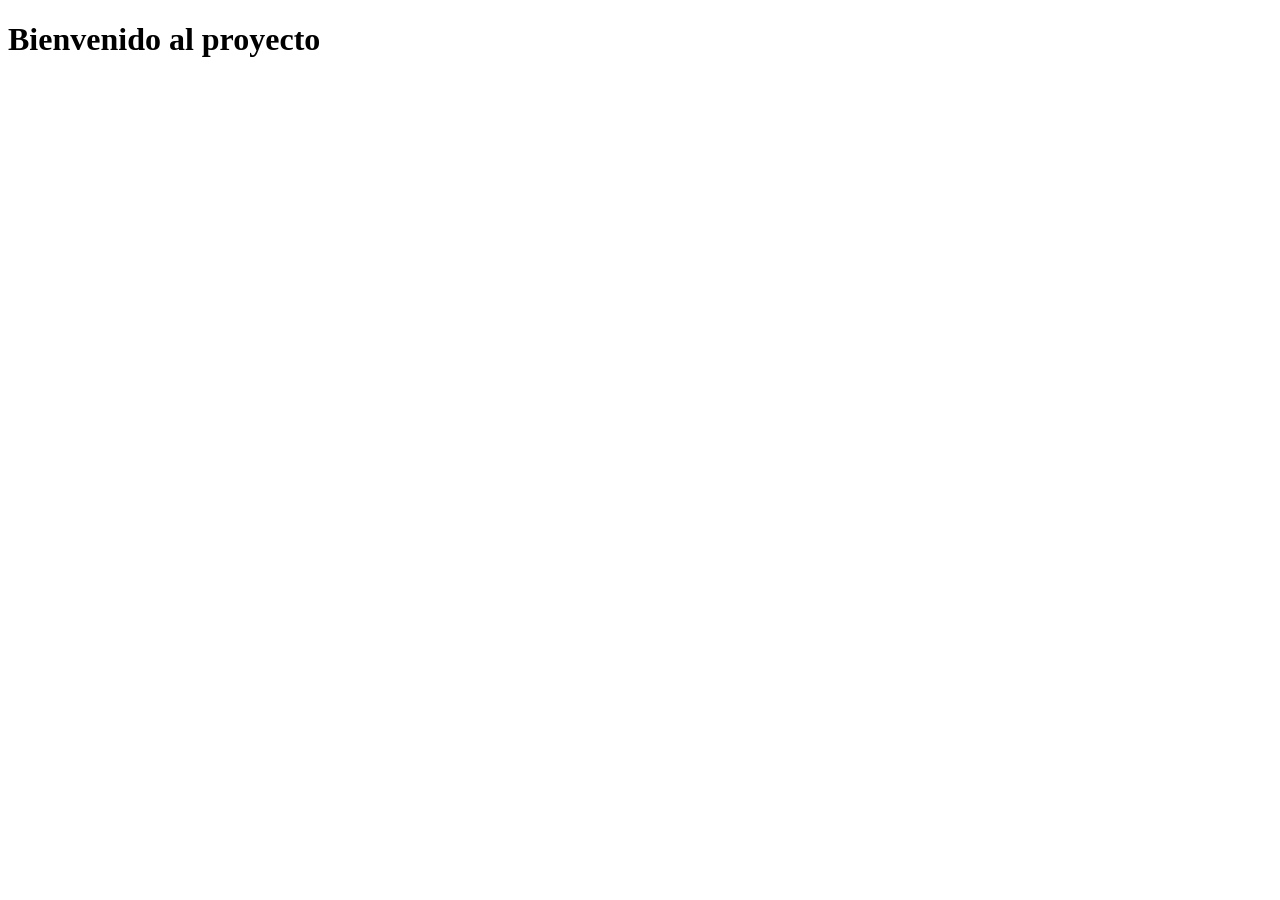
==== project/index.html @ bf698a21 "cambios" ====
<!DOCTYPE html>
<html lang="en">
<head>
    <meta charset="UTF-8">
    <meta name="viewport" content="width=device-width, initial-scale=1.0">
    <title>Project</title>
    <link rel="stylesheet" href="index.css">
</head>
<body>
    <h1>Bienvenido al proyecto</h1>
    <script src="index.js"></script>
</body>
</html>
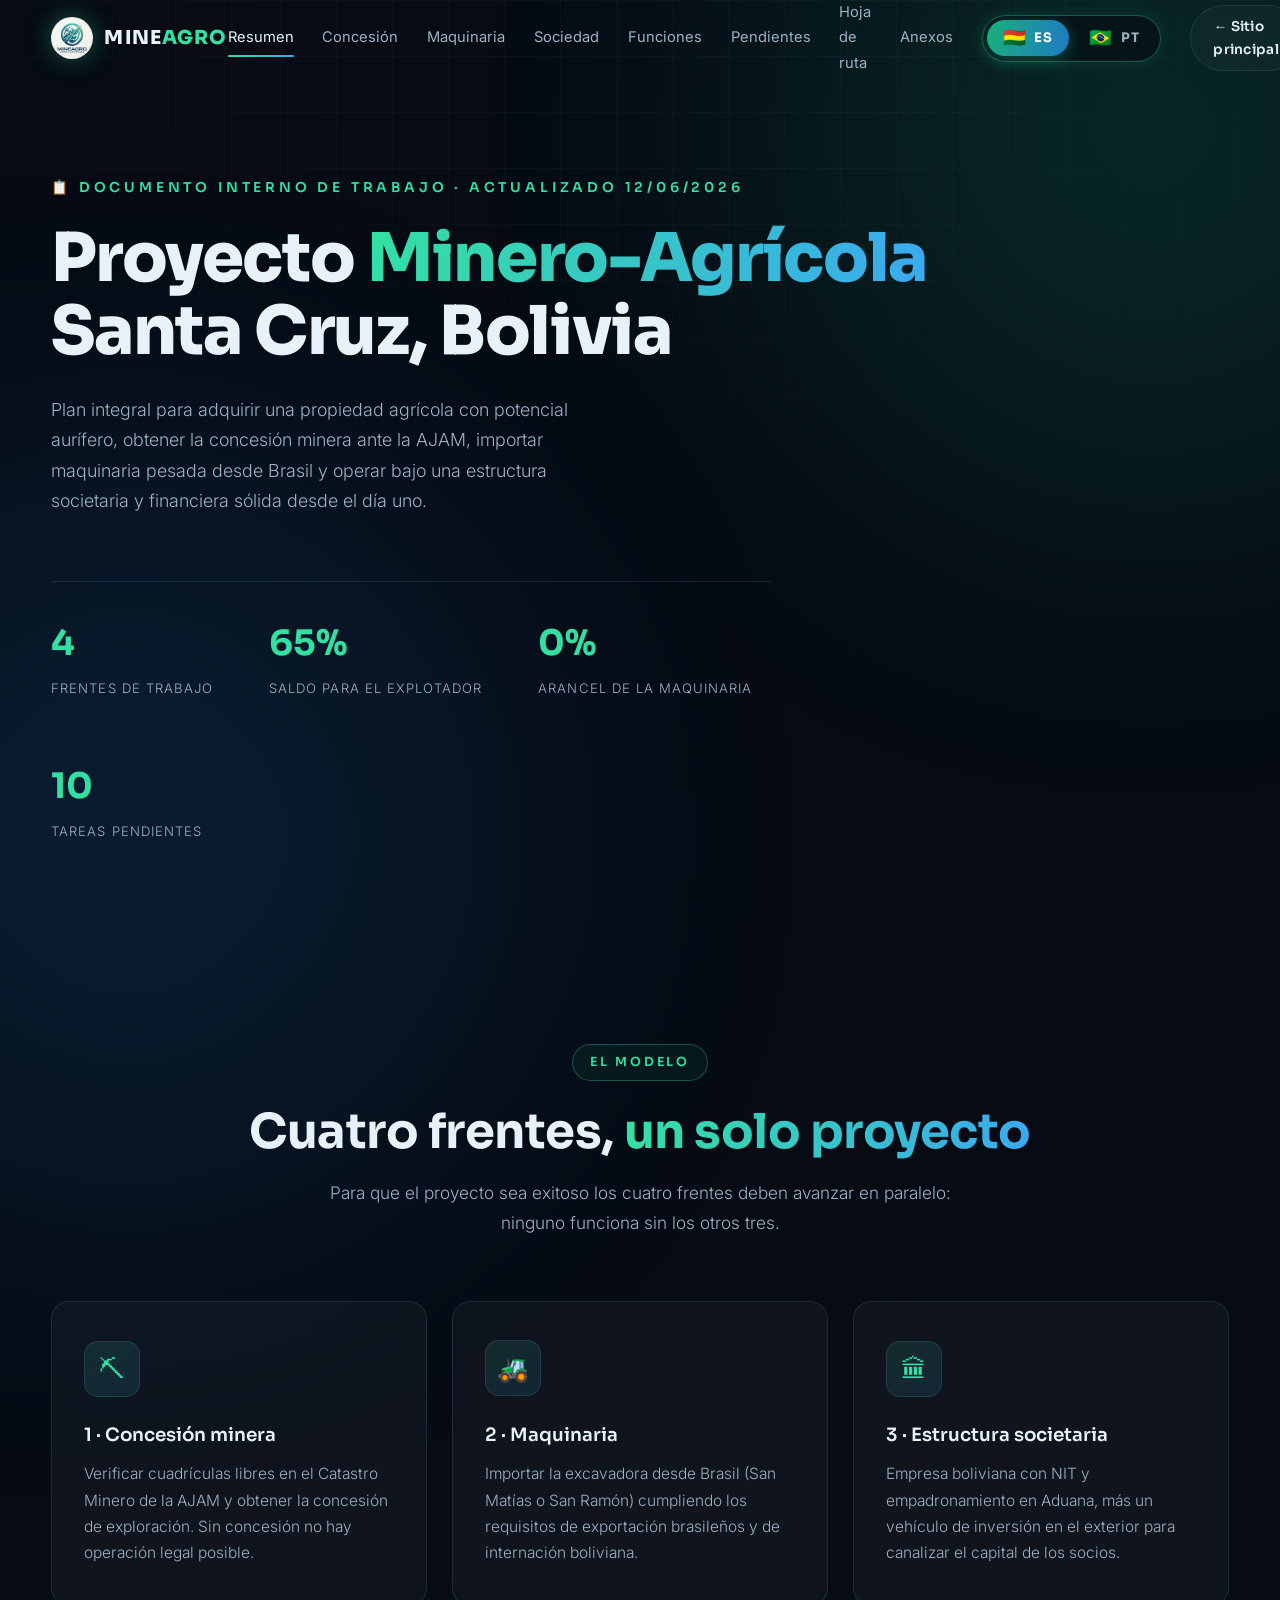
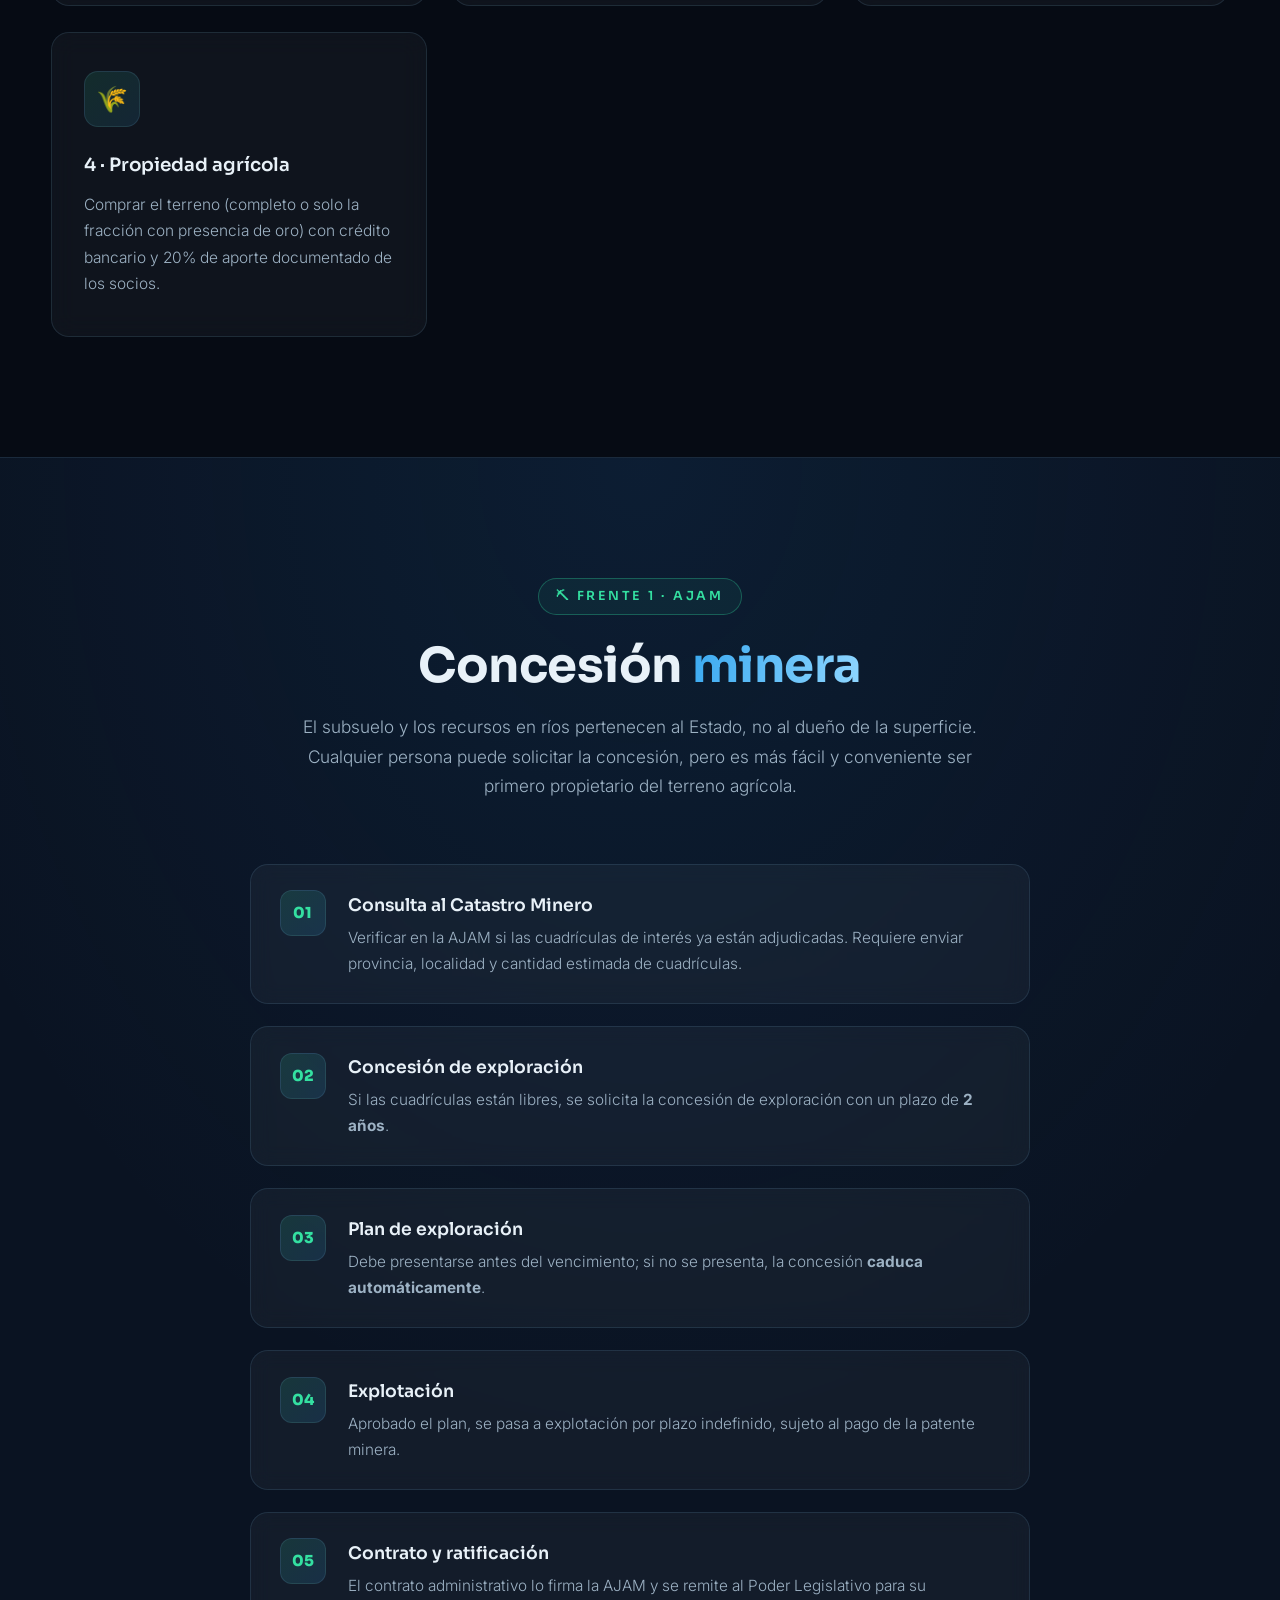
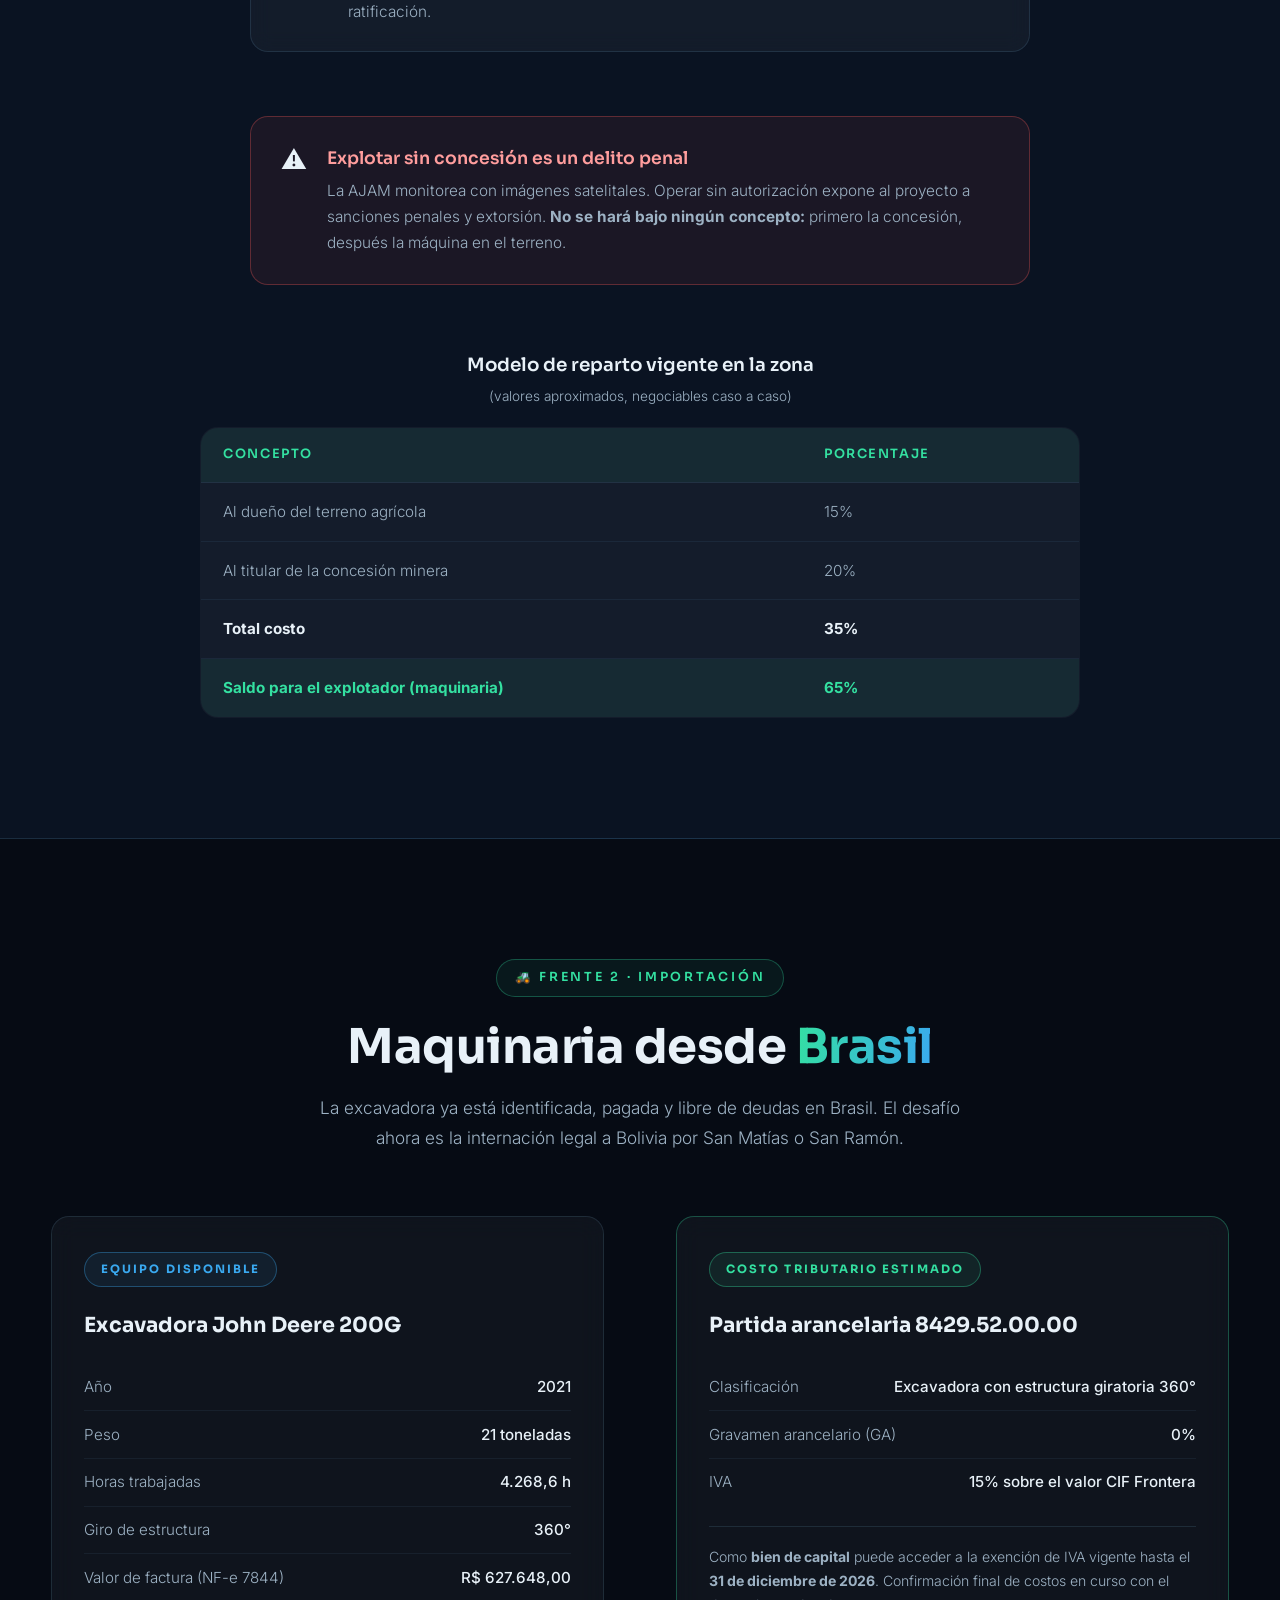
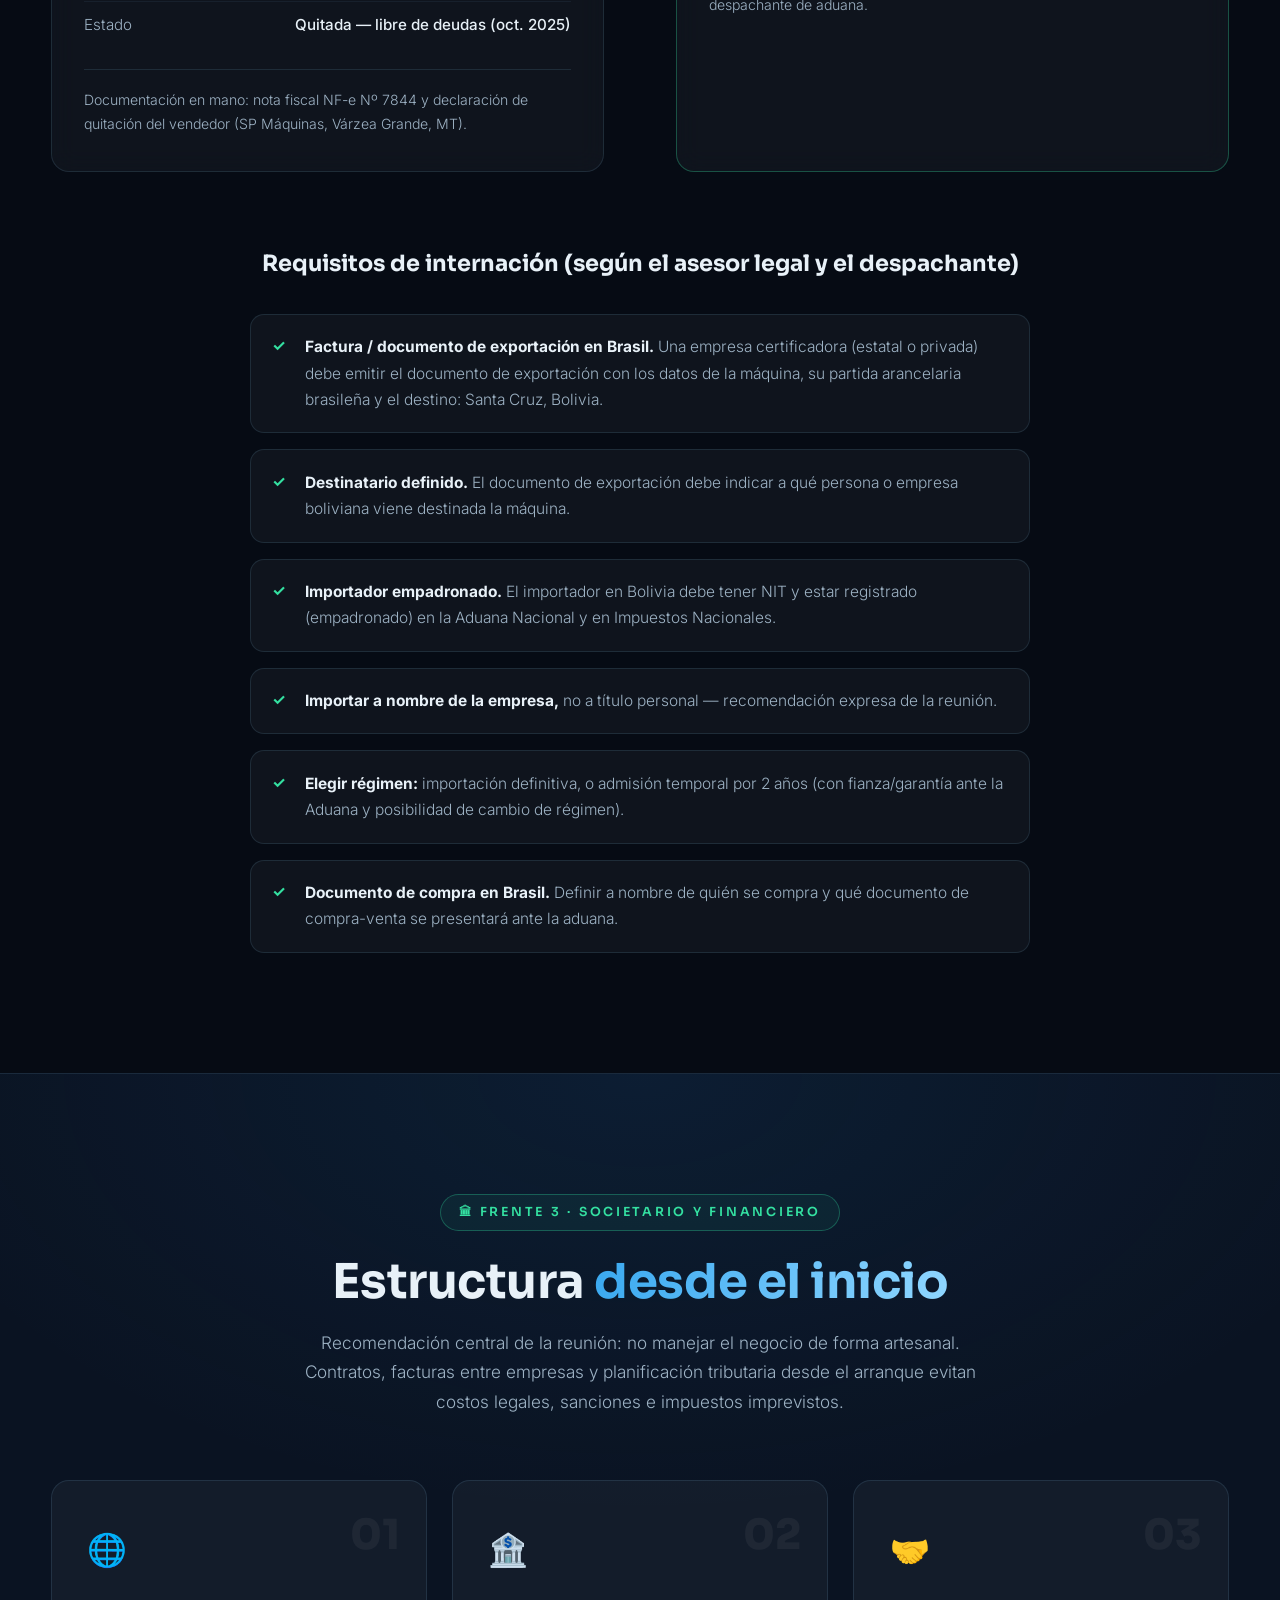
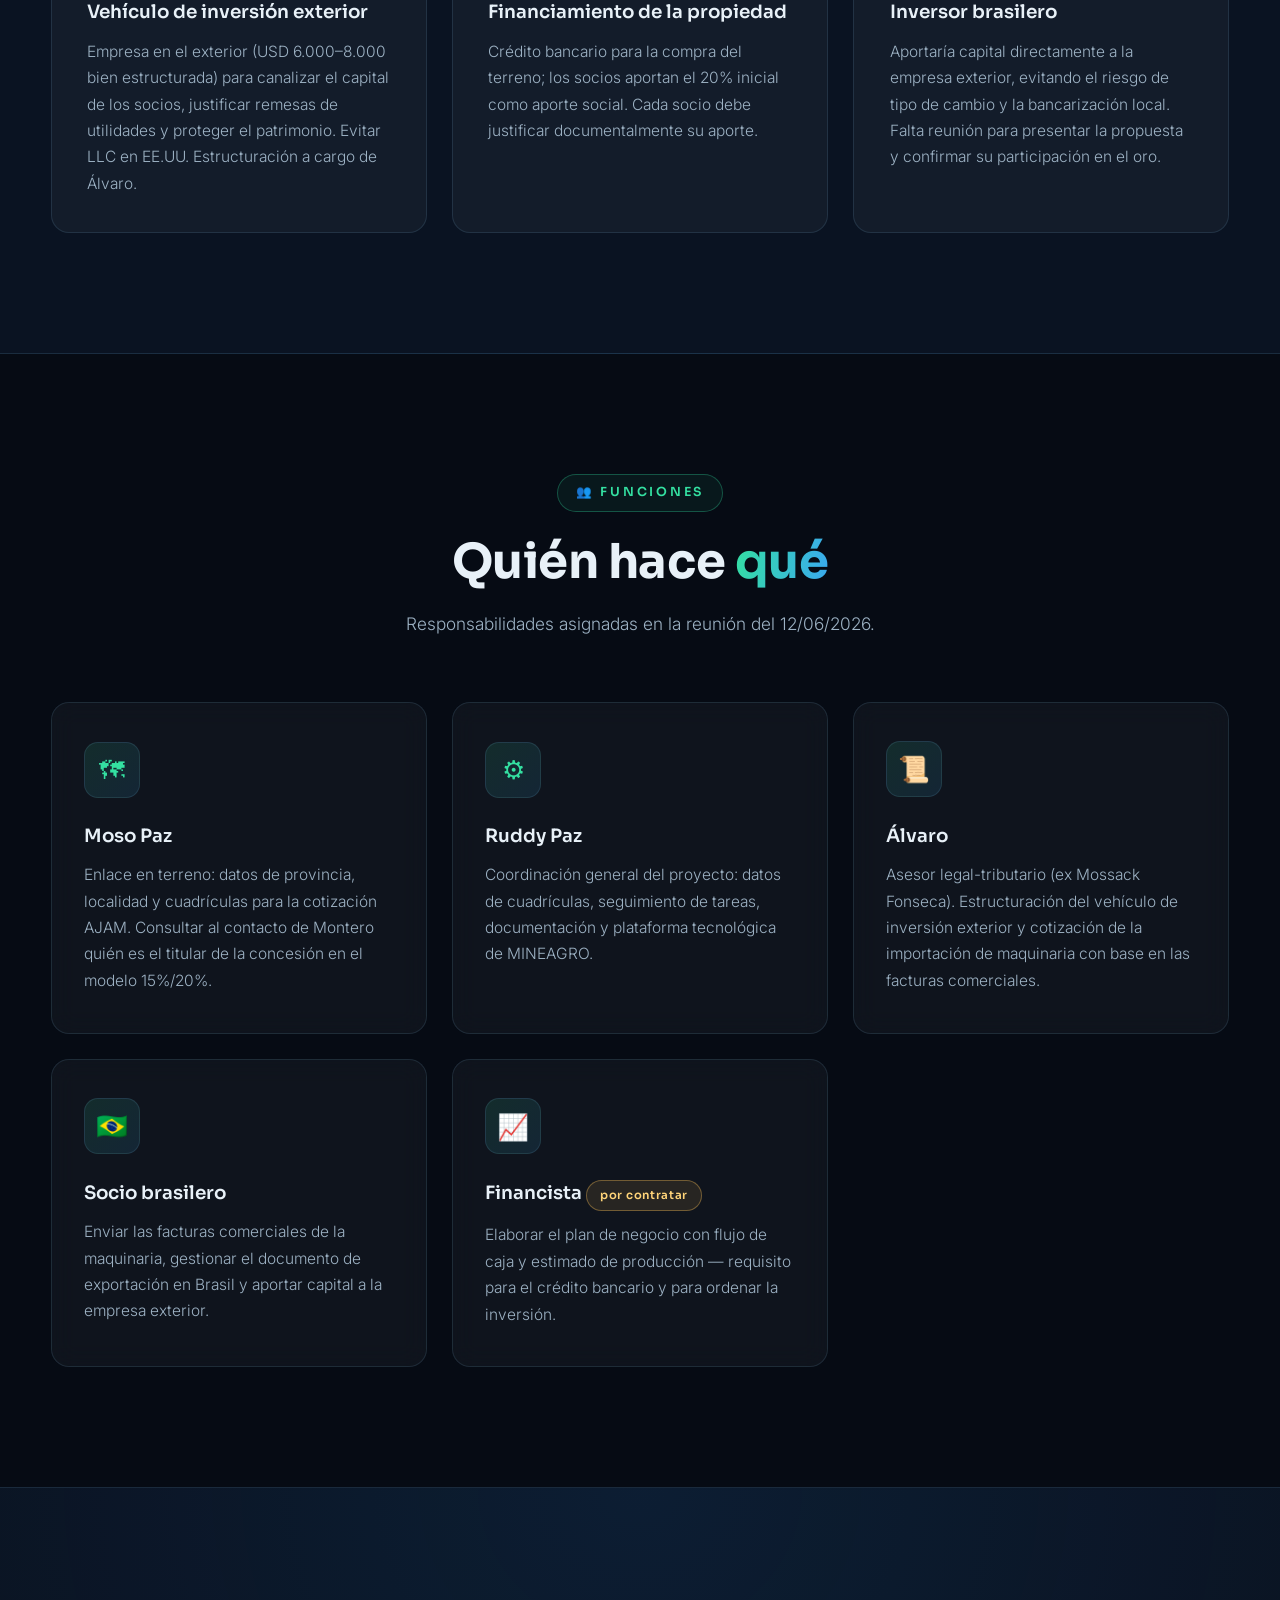
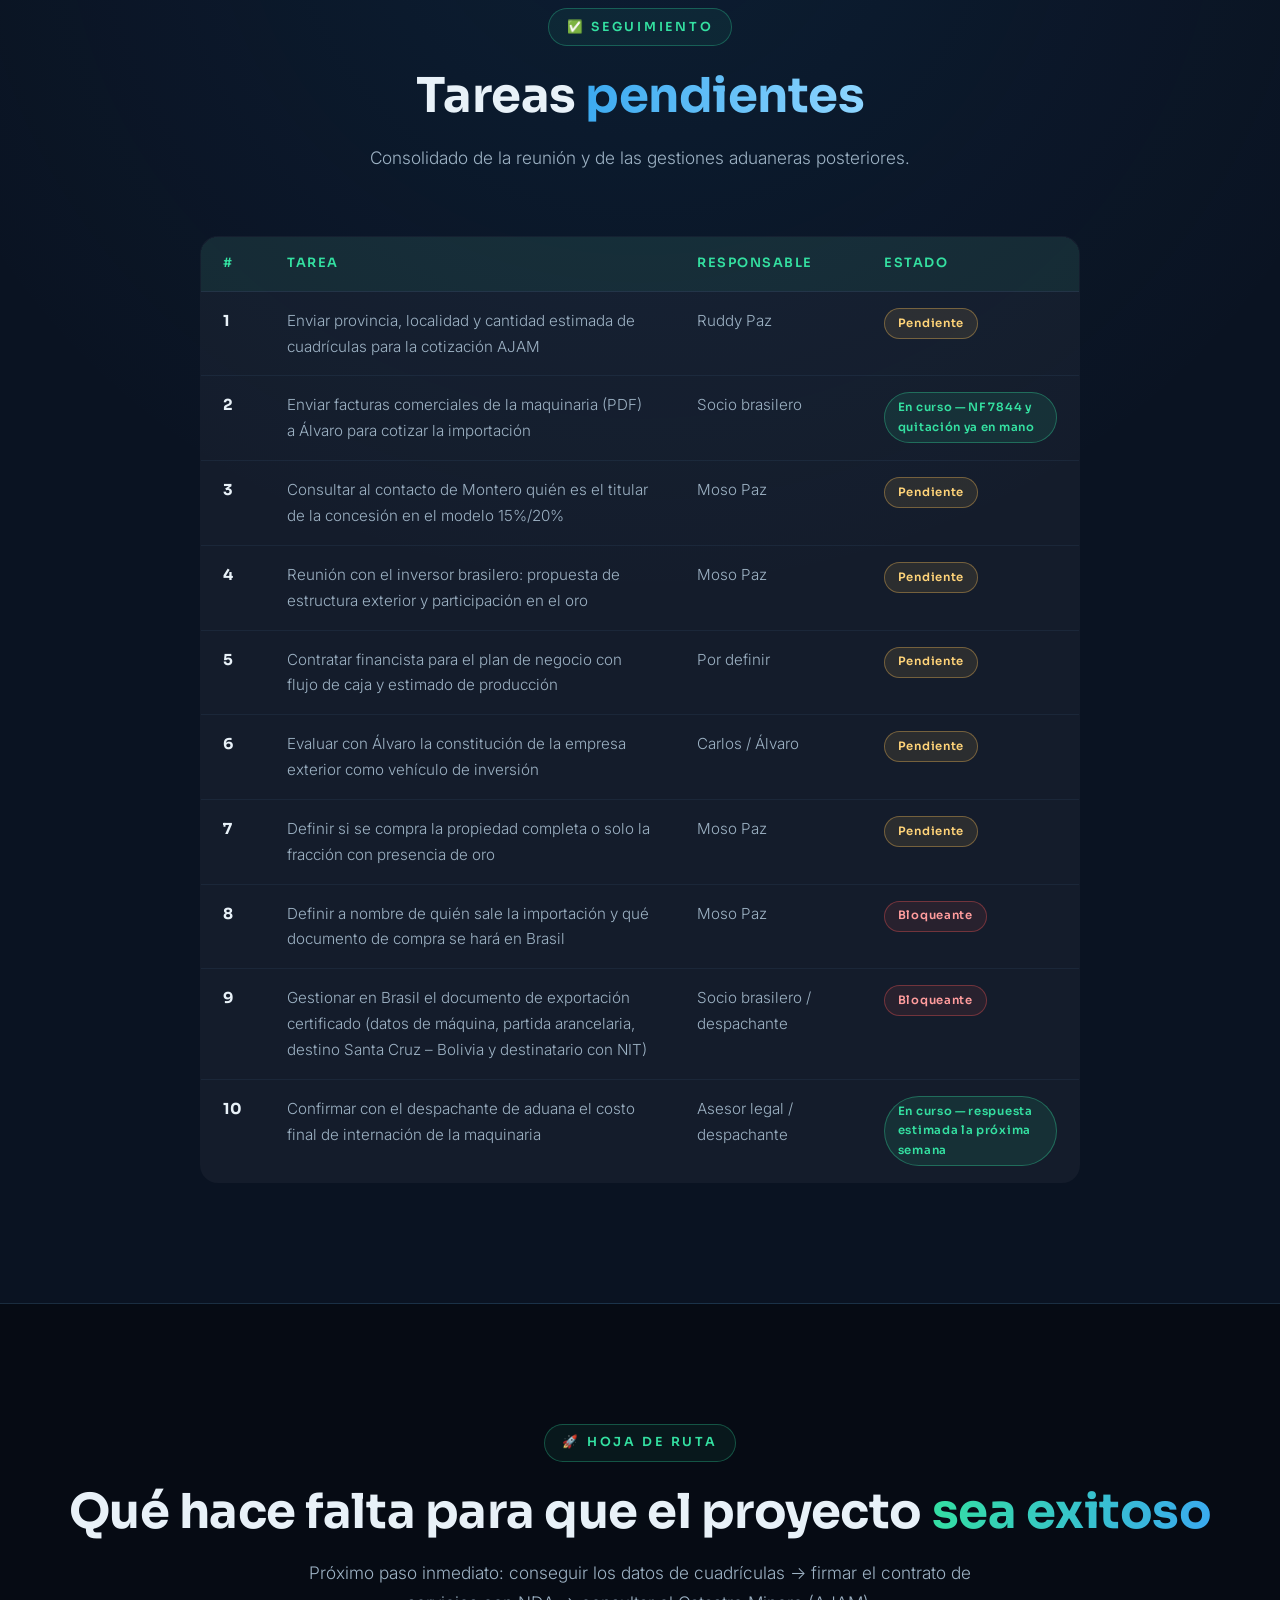
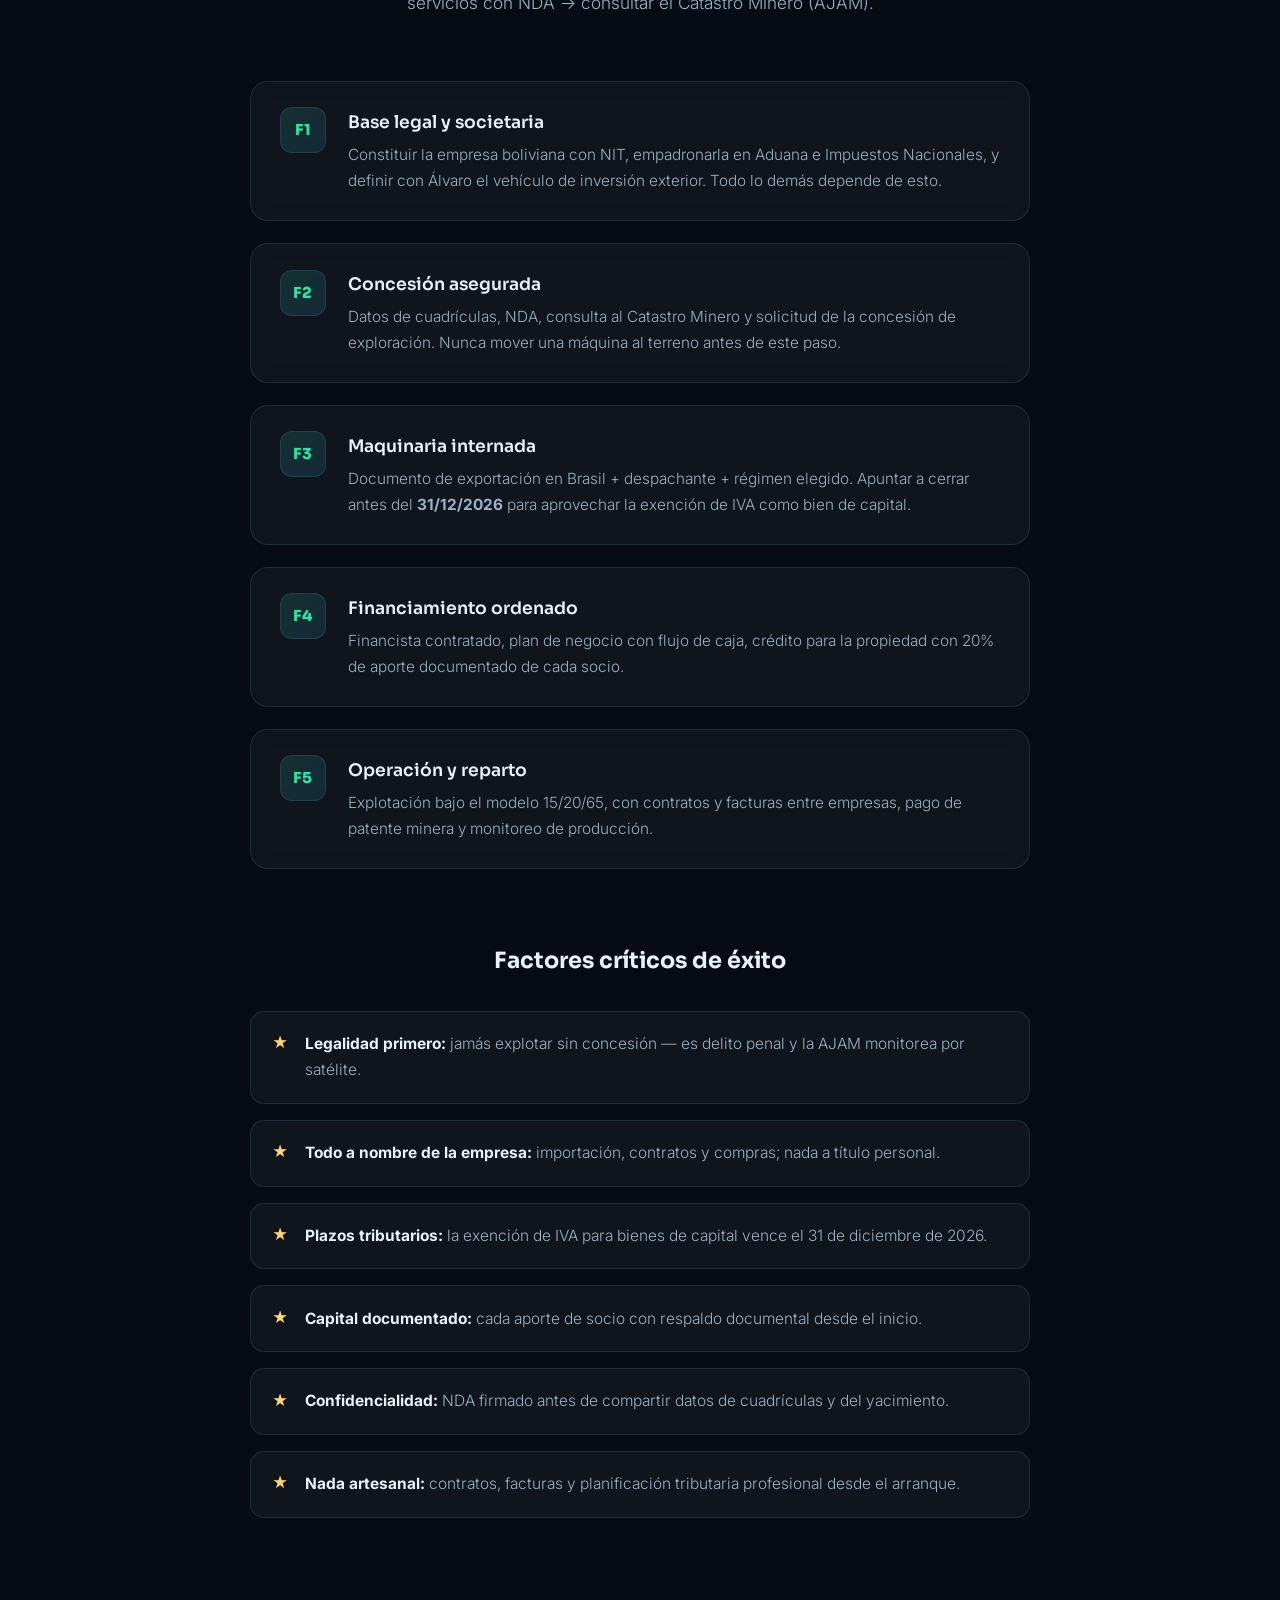
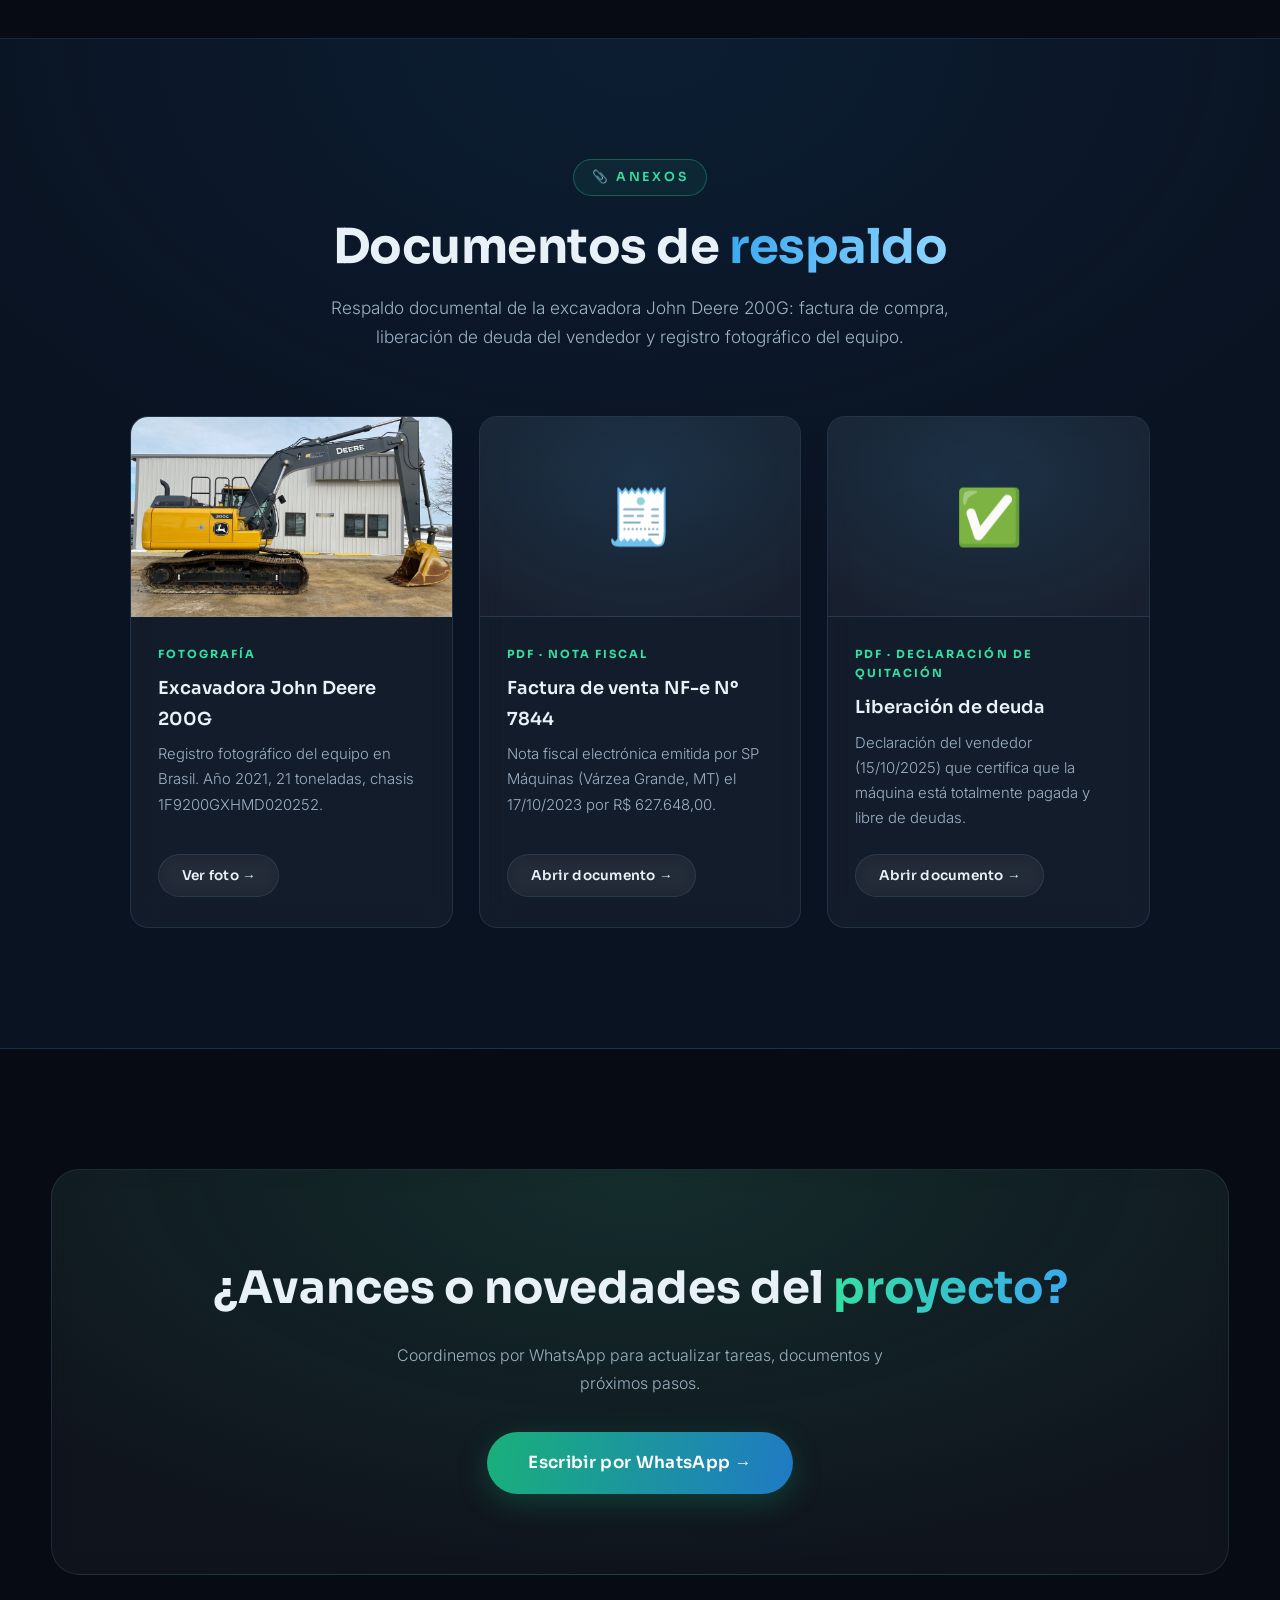
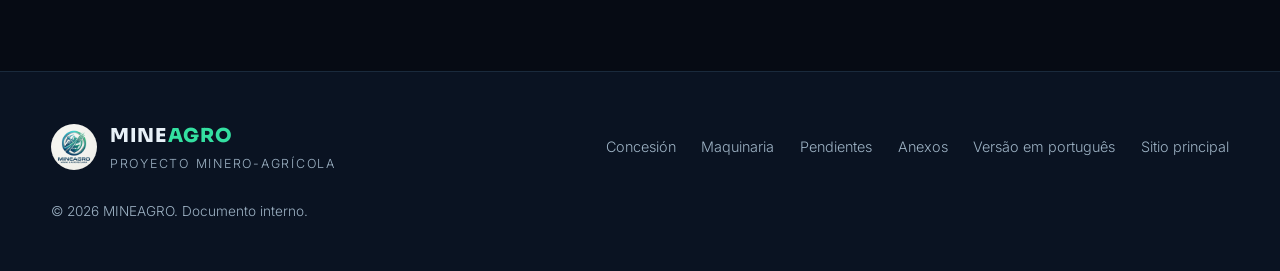
==== commit d2e26e04: "cambios" ====
--- a/project/index.html
+++ b/project/index.html
@@ -1,13 +1,598 @@
 <!DOCTYPE html>
-<html lang="en">
+<html lang="es">
 <head>
     <meta charset="UTF-8">
     <meta name="viewport" content="width=device-width, initial-scale=1.0">
-    <title>Project</title>
+    <title>Proyecto Minero-Agrícola — MINEAGRO</title>
+    <meta name="description" content="Estructura, funciones, tareas pendientes y hoja de ruta del proyecto minero-agrícola de MINEAGRO en Santa Cruz, Bolivia.">
+    <meta name="robots" content="noindex, nofollow">
+    <link rel="icon" type="image/png" href="../images/logo.png">
+    <link rel="preconnect" href="https://fonts.googleapis.com">
+    <link rel="preconnect" href="https://fonts.gstatic.com" crossorigin>
+    <link href="https://fonts.googleapis.com/css2?family=Sora:wght@300;400;600;700;800&family=Inter:wght@300;400;500;600&display=swap" rel="stylesheet">
+    <link rel="stylesheet" href="../index.css">
     <link rel="stylesheet" href="index.css">
 </head>
 <body>
-    <h1>Bienvenido al proyecto</h1>
+
+    <!-- ===== Fondo decorativo global ===== -->
+    <div class="bg-grid" aria-hidden="true"></div>
+    <div class="bg-glow bg-glow--green" aria-hidden="true"></div>
+    <div class="bg-glow bg-glow--blue" aria-hidden="true"></div>
+
+    <!-- ===== Navbar ===== -->
+    <header class="nav" id="nav">
+        <div class="nav__inner container">
+            <a href="../index.html" class="nav__brand">
+                <img src="../images/logo.png" alt="Logo MINEAGRO" class="nav__logo">
+                <span class="nav__name">MINE<span class="accent">AGRO</span></span>
+            </a>
+            <nav class="nav__links" id="navLinks">
+                <a href="#resumen" class="nav__link is-active">Resumen</a>
+                <a href="#concesion" class="nav__link">Concesión</a>
+                <a href="#maquinaria" class="nav__link">Maquinaria</a>
+                <a href="#sociedad" class="nav__link">Sociedad</a>
+                <a href="#equipo" class="nav__link">Funciones</a>
+                <a href="#pendientes" class="nav__link">Pendientes</a>
+                <a href="#ruta" class="nav__link">Hoja de ruta</a>
+                <a href="#anexos" class="nav__link">Anexos</a>
+                <div class="lang-switch" aria-label="Idioma">
+                    <span class="lang-switch__option is-active"><span class="lang-switch__flag">🇧🇴</span>ES</span>
+                    <a href="pt.html" class="lang-switch__option" lang="pt-BR" hreflang="pt-BR" title="Ver em português"><span class="lang-switch__flag">🇧🇷</span>PT</a>
+                </div>
+                <a href="../index.html" class="btn btn--small btn--ghost">← Sitio principal</a>
+            </nav>
+            <button class="nav__toggle" id="navToggle" aria-label="Abrir menú">
+                <span></span><span></span><span></span>
+            </button>
+        </div>
+    </header>
+
+    <main>
+        <!-- ===== Hero del proyecto ===== -->
+        <section class="page-hero" id="resumen">
+            <div class="container">
+                <p class="hero__eyebrow reveal">📋 Documento interno de trabajo · Actualizado 12/06/2026</p>
+                <h1 class="page-hero__title reveal">
+                    Proyecto <span class="gradient-text">Minero-Agrícola</span><br>Santa Cruz, Bolivia
+                </h1>
+                <p class="hero__subtitle reveal">
+                    Plan integral para adquirir una propiedad agrícola con potencial aurífero,
+                    obtener la concesión minera ante la AJAM, importar maquinaria pesada desde Brasil
+                    y operar bajo una estructura societaria y financiera sólida desde el día uno.
+                </p>
+                <div class="hero__stats reveal">
+                    <div class="stat">
+                        <span class="stat__value"><span data-count="4">0</span></span>
+                        <span class="stat__label">Frentes de trabajo</span>
+                    </div>
+                    <div class="stat">
+                        <span class="stat__value"><span data-count="65">0</span>%</span>
+                        <span class="stat__label">Saldo para el explotador</span>
+                    </div>
+                    <div class="stat">
+                        <span class="stat__value"><span data-count="0">0</span>%</span>
+                        <span class="stat__label">Arancel de la maquinaria</span>
+                    </div>
+                    <div class="stat">
+                        <span class="stat__value"><span data-count="10">0</span></span>
+                        <span class="stat__label">Tareas pendientes</span>
+                    </div>
+                </div>
+            </div>
+        </section>
+
+        <!-- ===== Cómo funciona el proyecto ===== -->
+        <section class="section" id="modelo">
+            <div class="container">
+                <div class="section__head reveal">
+                    <span class="section__tag">El modelo</span>
+                    <h2 class="section__title">Cuatro frentes, <span class="gradient-text">un solo proyecto</span></h2>
+                    <p class="section__lead">
+                        Para que el proyecto sea exitoso los cuatro frentes deben avanzar en paralelo:
+                        ninguno funciona sin los otros tres.
+                    </p>
+                </div>
+                <div class="about-grid">
+                    <article class="glass-card reveal">
+                        <div class="glass-card__icon">⛏</div>
+                        <h3>1 · Concesión minera</h3>
+                        <p>Verificar cuadrículas libres en el Catastro Minero de la AJAM y obtener la
+                        concesión de exploración. Sin concesión no hay operación legal posible.</p>
+                    </article>
+                    <article class="glass-card reveal">
+                        <div class="glass-card__icon">🚜</div>
+                        <h3>2 · Maquinaria</h3>
+                        <p>Importar la excavadora desde Brasil (San Matías o San Ramón) cumpliendo
+                        los requisitos de exportación brasileños y de internación boliviana.</p>
+                    </article>
+                    <article class="glass-card reveal">
+                        <div class="glass-card__icon">🏛</div>
+                        <h3>3 · Estructura societaria</h3>
+                        <p>Empresa boliviana con NIT y empadronamiento en Aduana, más un vehículo de
+                        inversión en el exterior para canalizar el capital de los socios.</p>
+                    </article>
+                    <article class="glass-card reveal">
+                        <div class="glass-card__icon">🌾</div>
+                        <h3>4 · Propiedad agrícola</h3>
+                        <p>Comprar el terreno (completo o solo la fracción con presencia de oro) con
+                        crédito bancario y 20% de aporte documentado de los socios.</p>
+                    </article>
+                </div>
+            </div>
+        </section>
+
+        <!-- ===== Concesión minera ===== -->
+        <section class="section section--tech" id="concesion">
+            <div class="container">
+                <div class="section__head reveal">
+                    <span class="section__tag">⛏ Frente 1 · AJAM</span>
+                    <h2 class="section__title">Concesión <span class="gradient-text gradient-text--blue">minera</span></h2>
+                    <p class="section__lead">
+                        El subsuelo y los recursos en ríos pertenecen al Estado, no al dueño de la
+                        superficie. Cualquier persona puede solicitar la concesión, pero es más fácil
+                        y conveniente ser primero propietario del terreno agrícola.
+                    </p>
+                </div>
+
+                <ol class="steps">
+                    <li class="step reveal">
+                        <span class="step__num">01</span>
+                        <div>
+                            <h4>Consulta al Catastro Minero</h4>
+                            <p>Verificar en la AJAM si las cuadrículas de interés ya están adjudicadas.
+                            Requiere enviar provincia, localidad y cantidad estimada de cuadrículas.</p>
+                        </div>
+                    </li>
+                    <li class="step reveal">
+                        <span class="step__num">02</span>
+                        <div>
+                            <h4>Concesión de exploración</h4>
+                            <p>Si las cuadrículas están libres, se solicita la concesión de exploración
+                            con un plazo de <strong>2 años</strong>.</p>
+                        </div>
+                    </li>
+                    <li class="step reveal">
+                        <span class="step__num">03</span>
+                        <div>
+                            <h4>Plan de exploración</h4>
+                            <p>Debe presentarse antes del vencimiento; si no se presenta, la concesión
+                            <strong>caduca automáticamente</strong>.</p>
+                        </div>
+                    </li>
+                    <li class="step reveal">
+                        <span class="step__num">04</span>
+                        <div>
+                            <h4>Explotación</h4>
+                            <p>Aprobado el plan, se pasa a explotación por plazo indefinido, sujeto al
+                            pago de la patente minera.</p>
+                        </div>
+                    </li>
+                    <li class="step reveal">
+                        <span class="step__num">05</span>
+                        <div>
+                            <h4>Contrato y ratificación</h4>
+                            <p>El contrato administrativo lo firma la AJAM y se remite al Poder
+                            Legislativo para su ratificación.</p>
+                        </div>
+                    </li>
+                </ol>
+
+                <div class="alert reveal">
+                    <span class="alert__icon">⚠️</span>
+                    <div>
+                        <h4>Explotar sin concesión es un delito penal</h4>
+                        <p>La AJAM monitorea con imágenes satelitales. Operar sin autorización expone al
+                        proyecto a sanciones penales y extorsión. <strong>No se hará bajo ningún concepto:</strong>
+                        primero la concesión, después la máquina en el terreno.</p>
+                    </div>
+                </div>
+
+                <div class="table-wrap reveal">
+                    <h3 class="table-title">Modelo de reparto vigente en la zona <span class="table-note">(valores aproximados, negociables caso a caso)</span></h3>
+                    <table class="data-table">
+                        <thead>
+                            <tr><th>Concepto</th><th>Porcentaje</th></tr>
+                        </thead>
+                        <tbody>
+                            <tr><td>Al dueño del terreno agrícola</td><td>15%</td></tr>
+                            <tr><td>Al titular de la concesión minera</td><td>20%</td></tr>
+                            <tr><td><strong>Total costo</strong></td><td><strong>35%</strong></td></tr>
+                            <tr class="data-table__highlight"><td><strong>Saldo para el explotador (maquinaria)</strong></td><td><strong>65%</strong></td></tr>
+                        </tbody>
+                    </table>
+                </div>
+            </div>
+        </section>
+
+        <!-- ===== Maquinaria e importación ===== -->
+        <section class="section" id="maquinaria">
+            <div class="container">
+                <div class="section__head reveal">
+                    <span class="section__tag">🚜 Frente 2 · Importación</span>
+                    <h2 class="section__title">Maquinaria desde <span class="gradient-text">Brasil</span></h2>
+                    <p class="section__lead">
+                        La excavadora ya está identificada, pagada y libre de deudas en Brasil.
+                        El desafío ahora es la internación legal a Bolivia por San Matías o San Ramón.
+                    </p>
+                </div>
+
+                <div class="split">
+                    <div class="reveal">
+                        <article class="doc-card">
+                            <span class="doc-card__badge">Equipo disponible</span>
+                            <h3>Excavadora John Deere 200G</h3>
+                            <ul class="spec-list">
+                                <li><span>Año</span><strong>2021</strong></li>
+                                <li><span>Peso</span><strong>21 toneladas</strong></li>
+                                <li><span>Horas trabajadas</span><strong>4.268,6 h</strong></li>
+                                <li><span>Giro de estructura</span><strong>360°</strong></li>
+                                <li><span>Valor de factura (NF-e 7844)</span><strong>R$ 627.648,00</strong></li>
+                                <li><span>Estado</span><strong class="accent">Quitada — libre de deudas (oct. 2025)</strong></li>
+                            </ul>
+                            <p class="doc-card__note">Documentación en mano: nota fiscal NF-e Nº 7844 y
+                            declaración de quitación del vendedor (SP Máquinas, Várzea Grande, MT).</p>
+                        </article>
+                    </div>
+                    <div class="reveal">
+                        <article class="doc-card doc-card--green">
+                            <span class="doc-card__badge">Costo tributario estimado</span>
+                            <h3>Partida arancelaria 8429.52.00.00</h3>
+                            <ul class="spec-list">
+                                <li><span>Clasificación</span><strong>Excavadora con estructura giratoria 360°</strong></li>
+                                <li><span>Gravamen arancelario (GA)</span><strong class="accent">0%</strong></li>
+                                <li><span>IVA</span><strong>15% sobre el valor CIF Frontera</strong></li>
+                            </ul>
+                            <p class="doc-card__note">Como <strong>bien de capital</strong> puede acceder a la
+                            exención de IVA vigente hasta el <strong>31 de diciembre de 2026</strong>. Confirmación
+                            final de costos en curso con el despachante de aduana.</p>
+                        </article>
+                    </div>
+                </div>
+
+                <h3 class="sub-title reveal">Requisitos de internación (según el asesor legal y el despachante)</h3>
+                <ul class="check-list">
+                    <li class="reveal"><strong>Factura / documento de exportación en Brasil.</strong> Una empresa certificadora
+                    (estatal o privada) debe emitir el documento de exportación con los datos de la máquina,
+                    su partida arancelaria brasileña y el destino: Santa Cruz, Bolivia.</li>
+                    <li class="reveal"><strong>Destinatario definido.</strong> El documento de exportación debe indicar a qué
+                    persona o empresa boliviana viene destinada la máquina.</li>
+                    <li class="reveal"><strong>Importador empadronado.</strong> El importador en Bolivia debe tener NIT y estar
+                    registrado (empadronado) en la Aduana Nacional y en Impuestos Nacionales.</li>
+                    <li class="reveal"><strong>Importar a nombre de la empresa,</strong> no a título personal — recomendación
+                    expresa de la reunión.</li>
+                    <li class="reveal"><strong>Elegir régimen:</strong> importación definitiva, o admisión temporal por 2 años
+                    (con fianza/garantía ante la Aduana y posibilidad de cambio de régimen).</li>
+                    <li class="reveal"><strong>Documento de compra en Brasil.</strong> Definir a nombre de quién se compra y qué
+                    documento de compra-venta se presentará ante la aduana.</li>
+                </ul>
+            </div>
+        </section>
+
+        <!-- ===== Estructura societaria ===== -->
+        <section class="section section--tech" id="sociedad">
+            <div class="container">
+                <div class="section__head reveal">
+                    <span class="section__tag">🏛 Frente 3 · Societario y financiero</span>
+                    <h2 class="section__title">Estructura <span class="gradient-text gradient-text--blue">desde el inicio</span></h2>
+                    <p class="section__lead">
+                        Recomendación central de la reunión: no manejar el negocio de forma artesanal.
+                        Contratos, facturas entre empresas y planificación tributaria desde el arranque
+                        evitan costos legales, sanciones e impuestos imprevistos.
+                    </p>
+                </div>
+                <div class="tech-grid">
+                    <article class="tech-card reveal">
+                        <span class="tech-card__num">01</span>
+                        <div class="tech-card__icon">🌐</div>
+                        <h3>Vehículo de inversión exterior</h3>
+                        <p>Empresa en el exterior (USD 6.000–8.000 bien estructurada) para canalizar el
+                        capital de los socios, justificar remesas de utilidades y proteger el patrimonio.
+                        Evitar LLC en EE.UU. Estructuración a cargo de Álvaro.</p>
+                    </article>
+                    <article class="tech-card reveal">
+                        <span class="tech-card__num">02</span>
+                        <div class="tech-card__icon">🏦</div>
+                        <h3>Financiamiento de la propiedad</h3>
+                        <p>Crédito bancario para la compra del terreno; los socios aportan el 20% inicial
+                        como aporte social. Cada socio debe justificar documentalmente su aporte.</p>
+                    </article>
+                    <article class="tech-card reveal">
+                        <span class="tech-card__num">03</span>
+                        <div class="tech-card__icon">🤝</div>
+                        <h3>Inversor brasilero</h3>
+                        <p>Aportaría capital directamente a la empresa exterior, evitando el riesgo de
+                        tipo de cambio y la bancarización local. Falta reunión para presentar la propuesta
+                        y confirmar su participación en el oro.</p>
+                    </article>
+                </div>
+            </div>
+        </section>
+
+        <!-- ===== Funciones / equipo ===== -->
+        <section class="section" id="equipo">
+            <div class="container">
+                <div class="section__head reveal">
+                    <span class="section__tag">👥 Funciones</span>
+                    <h2 class="section__title">Quién hace <span class="gradient-text">qué</span></h2>
+                    <p class="section__lead">
+                        Responsabilidades asignadas en la reunión del 12/06/2026.
+                    </p>
+                </div>
+                <div class="about-grid">
+                    <article class="glass-card reveal">
+                        <div class="glass-card__icon">🗺</div>
+                        <h3>Moso Paz</h3>
+                        <p>Enlace en terreno: datos de provincia, localidad y cuadrículas para la cotización
+                        AJAM. Consultar al contacto de Montero quién es el titular de la concesión en el
+                        modelo 15%/20%.</p>
+                    </article>
+                    <article class="glass-card reveal">
+                        <div class="glass-card__icon">⚙</div>
+                        <h3>Ruddy Paz</h3>
+                        <p>Coordinación general del proyecto: datos de cuadrículas,
+                        seguimiento de tareas, documentación y plataforma tecnológica de MINEAGRO.</p>
+                    </article>
+                    <article class="glass-card reveal">
+                        <div class="glass-card__icon">📜</div>
+                        <h3>Álvaro</h3>
+                        <p>Asesor legal-tributario (ex Mossack Fonseca). Estructuración del vehículo de
+                        inversión exterior y cotización de la importación de maquinaria con base en las
+                        facturas comerciales.</p>
+                    </article>
+                    <article class="glass-card reveal">
+                        <div class="glass-card__icon">🇧🇷</div>
+                        <h3>Socio brasilero</h3>
+                        <p>Enviar las facturas comerciales de la maquinaria, gestionar el documento de
+                        exportación en Brasil y aportar capital a la empresa exterior.</p>
+                    </article>
+                    <article class="glass-card reveal">
+                        <div class="glass-card__icon">📈</div>
+                        <h3>Financista <span class="pill pill--amber">por contratar</span></h3>
+                        <p>Elaborar el plan de negocio con flujo de caja y estimado de producción —
+                        requisito para el crédito bancario y para ordenar la inversión.</p>
+                    </article>
+                </div>
+            </div>
+        </section>
+
+        <!-- ===== Tareas pendientes ===== -->
+        <section class="section section--tech" id="pendientes">
+            <div class="container">
+                <div class="section__head reveal">
+                    <span class="section__tag">✅ Seguimiento</span>
+                    <h2 class="section__title">Tareas <span class="gradient-text gradient-text--blue">pendientes</span></h2>
+                    <p class="section__lead">
+                        Consolidado de la reunión y de las gestiones aduaneras posteriores.
+                    </p>
+                </div>
+                <div class="table-wrap reveal">
+                    <table class="data-table data-table--tasks">
+                        <thead>
+                            <tr><th>#</th><th>Tarea</th><th>Responsable</th><th>Estado</th></tr>
+                        </thead>
+                        <tbody>
+                            <tr>
+                                <td>1</td>
+                                <td>Enviar provincia, localidad y cantidad estimada de cuadrículas para la cotización AJAM</td>
+                                <td>Ruddy Paz</td>
+                                <td><span class="pill pill--amber">Pendiente</span></td>
+                            </tr>
+                            <tr>
+                                <td>2</td>
+                                <td>Enviar facturas comerciales de la maquinaria (PDF) a Álvaro para cotizar la importación</td>
+                                <td>Socio brasilero</td>
+                                <td><span class="pill pill--green">En curso — NF 7844 y quitación ya en mano</span></td>
+                            </tr>
+                            <tr>
+                                <td>3</td>
+                                <td>Consultar al contacto de Montero quién es el titular de la concesión en el modelo 15%/20%</td>
+                                <td>Moso Paz</td>
+                                <td><span class="pill pill--amber">Pendiente</span></td>
+                            </tr>
+                            <tr>
+                                <td>4</td>
+                                <td>Reunión con el inversor brasilero: propuesta de estructura exterior y participación en el oro</td>
+                                <td>Moso Paz</td>
+                                <td><span class="pill pill--amber">Pendiente</span></td>
+                            </tr>
+                            <tr>
+                                <td>5</td>
+                                <td>Contratar financista para el plan de negocio con flujo de caja y estimado de producción</td>
+                                <td>Por definir</td>
+                                <td><span class="pill pill--amber">Pendiente</span></td>
+                            </tr>
+                            <tr>
+                                <td>6</td>
+                                <td>Evaluar con Álvaro la constitución de la empresa exterior como vehículo de inversión</td>
+                                <td>Carlos / Álvaro</td>
+                                <td><span class="pill pill--amber">Pendiente</span></td>
+                            </tr>
+                            <tr>
+                                <td>7</td>
+                                <td>Definir si se compra la propiedad completa o solo la fracción con presencia de oro</td>
+                                <td>Moso Paz</td>
+                                <td><span class="pill pill--amber">Pendiente</span></td>
+                            </tr>
+                            <tr>
+                                <td>8</td>
+                                <td>Definir a nombre de quién sale la importación y qué documento de compra se hará en Brasil</td>
+                                <td>Moso Paz</td>
+                                <td><span class="pill pill--red">Bloqueante</span></td>
+                            </tr>
+                            <tr>
+                                <td>9</td>
+                                <td>Gestionar en Brasil el documento de exportación certificado (datos de máquina, partida arancelaria, destino Santa Cruz – Bolivia y destinatario con NIT)</td>
+                                <td>Socio brasilero / despachante</td>
+                                <td><span class="pill pill--red">Bloqueante</span></td>
+                            </tr>
+                            <tr>
+                                <td>10</td>
+                                <td>Confirmar con el despachante de aduana el costo final de internación de la maquinaria</td>
+                                <td>Asesor legal / despachante</td>
+                                <td><span class="pill pill--green">En curso — respuesta estimada la próxima semana</span></td>
+                            </tr>
+                        </tbody>
+                    </table>
+                </div>
+            </div>
+        </section>
+
+        <!-- ===== Hoja de ruta para el éxito ===== -->
+        <section class="section" id="ruta">
+            <div class="container">
+                <div class="section__head reveal">
+                    <span class="section__tag">🚀 Hoja de ruta</span>
+                    <h2 class="section__title">Qué hace falta para que el proyecto <span class="gradient-text">sea exitoso</span></h2>
+                    <p class="section__lead">
+                        Próximo paso inmediato: conseguir los datos de cuadrículas → firmar el contrato
+                        de servicios con NDA → consultar el Catastro Minero (AJAM).
+                    </p>
+                </div>
+
+                <ol class="steps steps--phases">
+                    <li class="step reveal">
+                        <span class="step__num">F1</span>
+                        <div>
+                            <h4>Base legal y societaria</h4>
+                            <p>Constituir la empresa boliviana con NIT, empadronarla en Aduana e Impuestos
+                            Nacionales, y definir con Álvaro el vehículo de inversión exterior. Todo lo
+                            demás depende de esto.</p>
+                        </div>
+                    </li>
+                    <li class="step reveal">
+                        <span class="step__num">F2</span>
+                        <div>
+                            <h4>Concesión asegurada</h4>
+                            <p>Datos de cuadrículas, NDA, consulta al Catastro Minero y solicitud de la
+                            concesión de exploración. Nunca mover una máquina al terreno antes de este paso.</p>
+                        </div>
+                    </li>
+                    <li class="step reveal">
+                        <span class="step__num">F3</span>
+                        <div>
+                            <h4>Maquinaria internada</h4>
+                            <p>Documento de exportación en Brasil + despachante + régimen elegido.
+                            Apuntar a cerrar antes del <strong>31/12/2026</strong> para aprovechar la exención
+                            de IVA como bien de capital.</p>
+                        </div>
+                    </li>
+                    <li class="step reveal">
+                        <span class="step__num">F4</span>
+                        <div>
+                            <h4>Financiamiento ordenado</h4>
+                            <p>Financista contratado, plan de negocio con flujo de caja, crédito para la
+                            propiedad con 20% de aporte documentado de cada socio.</p>
+                        </div>
+                    </li>
+                    <li class="step reveal">
+                        <span class="step__num">F5</span>
+                        <div>
+                            <h4>Operación y reparto</h4>
+                            <p>Explotación bajo el modelo 15/20/65, con contratos y facturas entre empresas,
+                            pago de patente minera y monitoreo de producción.</p>
+                        </div>
+                    </li>
+                </ol>
+
+                <h3 class="sub-title reveal">Factores críticos de éxito</h3>
+                <ul class="check-list check-list--critical">
+                    <li class="reveal"><strong>Legalidad primero:</strong> jamás explotar sin concesión — es delito penal y la AJAM monitorea por satélite.</li>
+                    <li class="reveal"><strong>Todo a nombre de la empresa:</strong> importación, contratos y compras; nada a título personal.</li>
+                    <li class="reveal"><strong>Plazos tributarios:</strong> la exención de IVA para bienes de capital vence el 31 de diciembre de 2026.</li>
+                    <li class="reveal"><strong>Capital documentado:</strong> cada aporte de socio con respaldo documental desde el inicio.</li>
+                    <li class="reveal"><strong>Confidencialidad:</strong> NDA firmado antes de compartir datos de cuadrículas y del yacimiento.</li>
+                    <li class="reveal"><strong>Nada artesanal:</strong> contratos, facturas y planificación tributaria profesional desde el arranque.</li>
+                </ul>
+            </div>
+        </section>
+
+        <!-- ===== Anexos ===== -->
+        <section class="section section--tech" id="anexos">
+            <div class="container">
+                <div class="section__head reveal">
+                    <span class="section__tag">📎 Anexos</span>
+                    <h2 class="section__title">Documentos de <span class="gradient-text gradient-text--blue">respaldo</span></h2>
+                    <p class="section__lead">
+                        Respaldo documental de la excavadora John Deere 200G: factura de compra,
+                        liberación de deuda del vendedor y registro fotográfico del equipo.
+                    </p>
+                </div>
+                <div class="annex-grid">
+                    <article class="annex-card reveal">
+                        <a href="../images/excabadoraJD.jpg" target="_blank" rel="noopener"
+                           class="annex-card__media" style="--img: url('../images/excabadoraJD.jpg');"
+                           aria-label="Ver foto de la excavadora en tamaño completo"></a>
+                        <div class="annex-card__body">
+                            <span class="annex-card__type">Fotografía</span>
+                            <h3>Excavadora John Deere 200G</h3>
+                            <p>Registro fotográfico del equipo en Brasil. Año 2021, 21 toneladas,
+                            chasis 1F9200GXHMD020252.</p>
+                            <a href="../images/excabadoraJD.jpg" target="_blank" rel="noopener" class="btn btn--ghost btn--small">Ver foto →</a>
+                        </div>
+                    </article>
+                    <article class="annex-card reveal">
+                        <a href="../images/factura_venta_JD.pdf" target="_blank" rel="noopener"
+                           class="annex-card__media annex-card__media--doc"
+                           aria-label="Abrir factura de venta en PDF">🧾</a>
+                        <div class="annex-card__body">
+                            <span class="annex-card__type">PDF · Nota fiscal</span>
+                            <h3>Factura de venta NF-e Nº 7844</h3>
+                            <p>Nota fiscal electrónica emitida por SP Máquinas (Várzea Grande, MT)
+                            el 17/10/2023 por R$ 627.648,00.</p>
+                            <a href="../images/factura_venta_JD.pdf" target="_blank" rel="noopener" class="btn btn--ghost btn--small">Abrir documento →</a>
+                        </div>
+                    </article>
+                    <article class="annex-card reveal">
+                        <a href="../images/declaracion_liberacion_deuda_JD.pdf" target="_blank" rel="noopener"
+                           class="annex-card__media annex-card__media--doc"
+                           aria-label="Abrir declaración de liberación de deuda en PDF">✅</a>
+                        <div class="annex-card__body">
+                            <span class="annex-card__type">PDF · Declaración de quitación</span>
+                            <h3>Liberación de deuda</h3>
+                            <p>Declaración del vendedor (15/10/2025) que certifica que la máquina
+                            está totalmente pagada y libre de deudas.</p>
+                            <a href="../images/declaracion_liberacion_deuda_JD.pdf" target="_blank" rel="noopener" class="btn btn--ghost btn--small">Abrir documento →</a>
+                        </div>
+                    </article>
+                </div>
+            </div>
+        </section>
+
+        <!-- ===== CTA ===== -->
+        <section class="section section--cta" id="contacto">
+            <div class="container">
+                <div class="cta reveal">
+                    <h2 class="cta__title">¿Avances o novedades del <span class="gradient-text">proyecto?</span></h2>
+                    <p class="cta__text">Coordinemos por WhatsApp para actualizar tareas, documentos y próximos pasos.</p>
+                    <a href="https://wa.me/59175666929?text=Hola%2C%20tengo%20novedades%20sobre%20el%20proyecto%20minero" target="_blank" rel="noopener" class="btn btn--solid btn--large">Escribir por WhatsApp →</a>
+                </div>
+            </div>
+        </section>
+    </main>
+
+    <!-- ===== Footer ===== -->
+    <footer class="footer">
+        <div class="container footer__inner">
+            <div class="footer__brand">
+                <img src="../images/logo.png" alt="Logo MINEAGRO" class="footer__logo">
+                <div>
+                    <span class="nav__name">MINE<span class="accent">AGRO</span></span>
+                    <p class="footer__tagline">Proyecto Minero-Agrícola</p>
+                </div>
+            </div>
+            <nav class="footer__links">
+                <a href="#concesion">Concesión</a>
+                <a href="#maquinaria">Maquinaria</a>
+                <a href="#pendientes">Pendientes</a>
+                <a href="#anexos">Anexos</a>
+                <a href="pt.html" lang="pt-BR" hreflang="pt-BR">Versão em português</a>
+                <a href="../index.html">Sitio principal</a>
+            </nav>
+            <p class="footer__copy">© <span id="year"></span> MINEAGRO. Documento interno.</p>
+        </div>
+    </footer>
+
     <script src="index.js"></script>
 </body>
-</html>+</html>
--- a/index.css
+++ b/index.css
@@ -0,0 +1,632 @@
+/* ============================================================
+   MINEAGRO — Landing futurista
+   Paleta basada en el logo: azul profundo + verde esmeralda
+   ============================================================ */
+
+:root {
+    --bg: #060b14;
+    --bg-soft: #0a1322;
+    --surface: rgba(255, 255, 255, 0.04);
+    --border: rgba(120, 180, 220, 0.14);
+
+    --blue: #1f7ac4;
+    --blue-bright: #3aa9f0;
+    --green: #19b07a;
+    --green-bright: #34e0a1;
+
+    --text: #e8f1f8;
+    --text-dim: #9db2c4;
+
+    --font-display: 'Sora', sans-serif;
+    --font-body: 'Inter', sans-serif;
+
+    --radius: 18px;
+    --container: 1180px;
+    --transition: 0.35s cubic-bezier(0.22, 1, 0.36, 1);
+}
+
+* { margin: 0; padding: 0; box-sizing: border-box; }
+
+html { scroll-behavior: smooth; }
+
+body {
+    background: var(--bg);
+    color: var(--text);
+    font-family: var(--font-body);
+    font-weight: 300;
+    line-height: 1.7;
+    overflow-x: hidden;
+    -webkit-font-smoothing: antialiased;
+}
+
+.container {
+    width: min(var(--container), 92%);
+    margin-inline: auto;
+}
+
+/* ===== Fondo decorativo ===== */
+.bg-grid {
+    position: fixed;
+    inset: 0;
+    z-index: -2;
+    background-image:
+        linear-gradient(rgba(120, 180, 220, 0.045) 1px, transparent 1px),
+        linear-gradient(90deg, rgba(120, 180, 220, 0.045) 1px, transparent 1px);
+    background-size: 56px 56px;
+    mask-image: radial-gradient(ellipse 90% 70% at 50% 0%, black 30%, transparent 80%);
+}
+
+.bg-glow {
+    position: fixed;
+    z-index: -1;
+    width: 60vw;
+    height: 60vw;
+    border-radius: 50%;
+    filter: blur(140px);
+    opacity: 0.16;
+    pointer-events: none;
+}
+.bg-glow--green { background: var(--green); top: -20vw; right: -20vw; }
+.bg-glow--blue  { background: var(--blue);  bottom: -25vw; left: -20vw; }
+
+/* ===== Tipografía utilitaria ===== */
+.gradient-text {
+    background: linear-gradient(100deg, var(--green-bright), var(--blue-bright));
+    -webkit-background-clip: text;
+    background-clip: text;
+    color: transparent;
+}
+.gradient-text--blue {
+    background: linear-gradient(100deg, var(--blue-bright), #8fd6ff);
+    -webkit-background-clip: text;
+    background-clip: text;
+    color: transparent;
+}
+.accent { color: var(--green-bright); }
+
+/* ===== Botones ===== */
+.btn {
+    display: inline-flex;
+    align-items: center;
+    gap: 0.5rem;
+    font-family: var(--font-display);
+    font-weight: 600;
+    font-size: 0.95rem;
+    letter-spacing: 0.02em;
+    padding: 0.85rem 1.9rem;
+    border-radius: 999px;
+    text-decoration: none;
+    transition: transform var(--transition), box-shadow var(--transition), background var(--transition);
+}
+.btn--solid {
+    background: linear-gradient(100deg, var(--green), var(--blue));
+    color: #fff;
+    box-shadow: 0 8px 30px rgba(25, 176, 122, 0.25);
+}
+.btn--solid:hover {
+    transform: translateY(-3px);
+    box-shadow: 0 14px 40px rgba(58, 169, 240, 0.35);
+}
+.btn--ghost {
+    color: var(--text);
+    border: 1px solid var(--border);
+    background: rgba(255, 255, 255, 0.03);
+    backdrop-filter: blur(8px);
+}
+.btn--ghost:hover {
+    border-color: var(--green-bright);
+    transform: translateY(-3px);
+}
+.btn--small { padding: 0.55rem 1.4rem; font-size: 0.85rem; }
+.btn--large { padding: 1.05rem 2.6rem; font-size: 1.05rem; }
+
+/* ===== Navbar ===== */
+.nav {
+    position: fixed;
+    top: 0;
+    width: 100%;
+    z-index: 100;
+    transition: background var(--transition), box-shadow var(--transition), border-color var(--transition);
+    border-bottom: 1px solid transparent;
+}
+.nav.is-scrolled {
+    background: rgba(6, 11, 20, 0.78);
+    backdrop-filter: blur(16px);
+    border-bottom-color: var(--border);
+}
+.nav__inner {
+    display: flex;
+    align-items: center;
+    justify-content: space-between;
+    height: 76px;
+}
+.nav__brand {
+    display: flex;
+    align-items: center;
+    gap: 0.7rem;
+    text-decoration: none;
+}
+.nav__logo {
+    width: 42px;
+    height: 42px;
+    object-fit: contain;
+    border-radius: 50%;
+    filter: drop-shadow(0 0 12px rgba(52, 224, 161, 0.35));
+}
+.nav__name {
+    font-family: var(--font-display);
+    font-weight: 800;
+    font-size: 1.2rem;
+    letter-spacing: 0.06em;
+    color: var(--text);
+}
+.nav__links {
+    display: flex;
+    align-items: center;
+    gap: 1.8rem;
+}
+.nav__link {
+    font-size: 0.92rem;
+    font-weight: 400;
+    color: var(--text-dim);
+    text-decoration: none;
+    position: relative;
+    transition: color var(--transition);
+}
+.nav__link::after {
+    content: '';
+    position: absolute;
+    left: 0;
+    bottom: -6px;
+    width: 0;
+    height: 2px;
+    border-radius: 2px;
+    background: linear-gradient(90deg, var(--green-bright), var(--blue-bright));
+    transition: width var(--transition);
+}
+.nav__link:hover, .nav__link.is-active { color: var(--text); }
+.nav__link:hover::after, .nav__link.is-active::after { width: 100%; }
+
+.nav__toggle {
+    display: none;
+    flex-direction: column;
+    gap: 5px;
+    background: none;
+    border: none;
+    cursor: pointer;
+    padding: 8px;
+}
+.nav__toggle span {
+    width: 24px;
+    height: 2px;
+    background: var(--text);
+    border-radius: 2px;
+    transition: var(--transition);
+}
+
+/* ===== Hero ===== */
+.hero {
+    position: relative;
+    min-height: 100svh;
+    display: flex;
+    align-items: center;
+    overflow: hidden;
+}
+.hero__bg {
+    position: absolute;
+    inset: 0;
+    background: url('images/portada.png') center / cover no-repeat;
+    transform: scale(1.05);
+    animation: heroZoom 18s ease-in-out infinite alternate;
+}
+@keyframes heroZoom {
+    from { transform: scale(1.05); }
+    to   { transform: scale(1.14); }
+}
+.hero__overlay {
+    position: absolute;
+    inset: 0;
+    background:
+        linear-gradient(180deg, rgba(6, 11, 20, 0.55) 0%, rgba(6, 11, 20, 0.75) 60%, var(--bg) 100%),
+        radial-gradient(ellipse 70% 60% at 30% 50%, rgba(6, 11, 20, 0.5), transparent);
+}
+.hero__content {
+    position: relative;
+    z-index: 1;
+    padding-top: 76px;
+}
+.hero__eyebrow {
+    font-family: var(--font-display);
+    font-size: 0.85rem;
+    font-weight: 600;
+    letter-spacing: 0.28em;
+    text-transform: uppercase;
+    color: var(--green-bright);
+    margin-bottom: 1.4rem;
+}
+.hero__title {
+    font-family: var(--font-display);
+    font-weight: 800;
+    font-size: clamp(2.8rem, 7vw, 5.4rem);
+    line-height: 1.06;
+    letter-spacing: -0.02em;
+    max-width: 13ch;
+}
+.hero__subtitle {
+    margin-top: 1.6rem;
+    max-width: 560px;
+    font-size: 1.12rem;
+    color: var(--text-dim);
+}
+.hero__actions {
+    margin-top: 2.4rem;
+    display: flex;
+    flex-wrap: wrap;
+    gap: 1rem;
+}
+.hero__stats {
+    margin-top: 4rem;
+    display: flex;
+    flex-wrap: wrap;
+    gap: 3.5rem;
+    border-top: 1px solid var(--border);
+    padding-top: 2rem;
+    max-width: 720px;
+}
+.stat__value {
+    display: block;
+    font-family: var(--font-display);
+    font-weight: 700;
+    font-size: 2.2rem;
+    color: var(--green-bright);
+}
+.stat__label {
+    font-size: 0.82rem;
+    letter-spacing: 0.08em;
+    text-transform: uppercase;
+    color: var(--text-dim);
+}
+.hero__scroll {
+    position: absolute;
+    bottom: 2rem;
+    left: 50%;
+    transform: translateX(-50%);
+    width: 26px;
+    height: 44px;
+    border: 1.5px solid var(--border);
+    border-radius: 999px;
+    display: flex;
+    justify-content: center;
+    padding-top: 8px;
+    z-index: 1;
+}
+.hero__scroll-dot {
+    width: 4px;
+    height: 9px;
+    border-radius: 4px;
+    background: var(--green-bright);
+    animation: scrollDot 1.8s ease-in-out infinite;
+}
+@keyframes scrollDot {
+    0%   { transform: translateY(0);    opacity: 1; }
+    70%  { transform: translateY(14px); opacity: 0; }
+    100% { transform: translateY(0);    opacity: 0; }
+}
+
+/* ===== Secciones ===== */
+.section { padding: 7.5rem 0; position: relative; }
+
+.section__tag {
+    display: inline-block;
+    font-family: var(--font-display);
+    font-size: 0.78rem;
+    font-weight: 600;
+    letter-spacing: 0.22em;
+    text-transform: uppercase;
+    color: var(--green-bright);
+    border: 1px solid rgba(52, 224, 161, 0.3);
+    background: rgba(52, 224, 161, 0.06);
+    padding: 0.45rem 1.1rem;
+    border-radius: 999px;
+    margin-bottom: 1.4rem;
+}
+.section__title {
+    font-family: var(--font-display);
+    font-weight: 700;
+    font-size: clamp(1.9rem, 4vw, 3rem);
+    line-height: 1.15;
+    letter-spacing: -0.01em;
+}
+.section__lead {
+    margin-top: 1.2rem;
+    color: var(--text-dim);
+    font-size: 1.08rem;
+    max-width: 680px;
+}
+.section__head { text-align: center; margin-bottom: 4rem; }
+.section__head .section__lead { margin-inline: auto; }
+
+/* ===== Cards de vidrio ===== */
+.about-grid {
+    display: grid;
+    grid-template-columns: repeat(auto-fit, minmax(280px, 1fr));
+    gap: 1.6rem;
+}
+.glass-card {
+    background: var(--surface);
+    border: 1px solid var(--border);
+    border-radius: var(--radius);
+    padding: 2.4rem 2rem;
+    backdrop-filter: blur(12px);
+    transition: transform var(--transition), border-color var(--transition), box-shadow var(--transition);
+}
+.glass-card:hover {
+    transform: translateY(-6px);
+    border-color: rgba(52, 224, 161, 0.4);
+    box-shadow: 0 20px 50px rgba(0, 0, 0, 0.4);
+}
+.glass-card__icon {
+    font-size: 1.6rem;
+    width: 56px;
+    height: 56px;
+    display: grid;
+    place-items: center;
+    border-radius: 14px;
+    margin-bottom: 1.4rem;
+    color: var(--green-bright);
+    background: linear-gradient(135deg, rgba(52, 224, 161, 0.12), rgba(58, 169, 240, 0.12));
+    border: 1px solid var(--border);
+}
+.glass-card h3 {
+    font-family: var(--font-display);
+    font-weight: 600;
+    font-size: 1.15rem;
+    margin-bottom: 0.7rem;
+}
+.glass-card p { color: var(--text-dim); font-size: 0.97rem; }
+
+/* ===== Secciones divididas (divisiones) ===== */
+.split {
+    display: grid;
+    grid-template-columns: 1fr 1fr;
+    gap: 4.5rem;
+    align-items: center;
+}
+.split--reverse .split__media { order: 2; }
+.split--reverse .split__text  { order: 1; }
+
+.media-frame {
+    position: relative;
+    border-radius: calc(var(--radius) + 6px);
+    padding: 10px;
+    background: linear-gradient(140deg, rgba(58, 169, 240, 0.35), transparent 40%, rgba(52, 224, 161, 0.35));
+}
+.media-frame--green {
+    background: linear-gradient(140deg, rgba(52, 224, 161, 0.4), transparent 40%, rgba(58, 169, 240, 0.3));
+}
+.media-frame__inner {
+    aspect-ratio: 4 / 3.1;
+    border-radius: var(--radius);
+    background-image: var(--img);
+    background-size: cover;
+    background-position: var(--pos, center);
+    box-shadow: 0 30px 80px rgba(0, 0, 0, 0.5);
+}
+.media-frame__badge {
+    position: absolute;
+    top: 24px;
+    left: 24px;
+    font-family: var(--font-display);
+    font-size: 0.72rem;
+    font-weight: 700;
+    letter-spacing: 0.2em;
+    text-transform: uppercase;
+    color: #fff;
+    background: rgba(6, 11, 20, 0.65);
+    backdrop-filter: blur(10px);
+    border: 1px solid var(--border);
+    padding: 0.45rem 1rem;
+    border-radius: 999px;
+}
+
+.feature-list {
+    list-style: none;
+    margin-top: 2.2rem;
+    display: flex;
+    flex-direction: column;
+    gap: 1.7rem;
+}
+.feature-list li {
+    display: flex;
+    gap: 1.2rem;
+    align-items: flex-start;
+}
+.feature-list__marker {
+    flex-shrink: 0;
+    margin-top: 0.5rem;
+    width: 12px;
+    height: 12px;
+    border-radius: 4px;
+    transform: rotate(45deg);
+    background: linear-gradient(135deg, var(--blue-bright), var(--blue));
+    box-shadow: 0 0 14px rgba(58, 169, 240, 0.6);
+}
+.feature-list__marker--green {
+    background: linear-gradient(135deg, var(--green-bright), var(--green));
+    box-shadow: 0 0 14px rgba(52, 224, 161, 0.6);
+}
+.feature-list h4 {
+    font-family: var(--font-display);
+    font-weight: 600;
+    font-size: 1.05rem;
+    margin-bottom: 0.25rem;
+}
+.feature-list p { color: var(--text-dim); font-size: 0.96rem; }
+
+/* ===== Tecnología ===== */
+.section--tech {
+    background:
+        radial-gradient(ellipse 60% 50% at 50% 0%, rgba(31, 122, 196, 0.1), transparent),
+        var(--bg-soft);
+    border-block: 1px solid var(--border);
+}
+.tech-grid {
+    display: grid;
+    grid-template-columns: repeat(auto-fit, minmax(280px, 1fr));
+    gap: 1.6rem;
+}
+.tech-card {
+    position: relative;
+    overflow: hidden;
+    background: var(--surface);
+    border: 1px solid var(--border);
+    border-radius: var(--radius);
+    padding: 2.6rem 2.2rem 2.2rem;
+    transition: transform var(--transition), border-color var(--transition);
+}
+.tech-card:hover {
+    transform: translateY(-6px);
+    border-color: rgba(58, 169, 240, 0.45);
+}
+.tech-card::before {
+    content: '';
+    position: absolute;
+    inset: 0 0 auto 0;
+    height: 2px;
+    background: linear-gradient(90deg, var(--green-bright), var(--blue-bright));
+    opacity: 0;
+    transition: opacity var(--transition);
+}
+.tech-card:hover::before { opacity: 1; }
+.tech-card__num {
+    position: absolute;
+    top: 1.2rem;
+    right: 1.6rem;
+    font-family: var(--font-display);
+    font-weight: 800;
+    font-size: 2.6rem;
+    color: rgba(255, 255, 255, 0.05);
+}
+.tech-card__icon { font-size: 2rem; margin-bottom: 1.2rem; }
+.tech-card h3 {
+    font-family: var(--font-display);
+    font-weight: 600;
+    font-size: 1.15rem;
+    margin-bottom: 0.7rem;
+}
+.tech-card p { color: var(--text-dim); font-size: 0.97rem; }
+
+/* ===== CTA ===== */
+.section--cta { padding-bottom: 6rem; }
+.cta {
+    text-align: center;
+    border-radius: calc(var(--radius) + 10px);
+    padding: 5rem 2rem;
+    background:
+        radial-gradient(ellipse 70% 100% at 50% 0%, rgba(52, 224, 161, 0.12), transparent),
+        var(--surface);
+    border: 1px solid var(--border);
+    backdrop-filter: blur(12px);
+}
+.cta__title {
+    font-family: var(--font-display);
+    font-weight: 700;
+    font-size: clamp(1.8rem, 4vw, 2.8rem);
+}
+.cta__text {
+    margin: 1rem auto 2.2rem;
+    color: var(--text-dim);
+    max-width: 520px;
+}
+
+/* ===== Footer ===== */
+.footer {
+    border-top: 1px solid var(--border);
+    padding: 3rem 0;
+    background: var(--bg-soft);
+}
+.footer__inner {
+    display: flex;
+    flex-wrap: wrap;
+    align-items: center;
+    justify-content: space-between;
+    gap: 1.6rem;
+}
+.footer__brand { display: flex; align-items: center; gap: 0.8rem; }
+.footer__logo {
+    width: 46px;
+    height: 46px;
+    object-fit: contain;
+    border-radius: 50%;
+}
+.footer__tagline {
+    font-size: 0.78rem;
+    letter-spacing: 0.14em;
+    text-transform: uppercase;
+    color: var(--text-dim);
+}
+.footer__links { display: flex; gap: 1.6rem; }
+.footer__links a {
+    color: var(--text-dim);
+    font-size: 0.9rem;
+    text-decoration: none;
+    transition: color var(--transition);
+}
+.footer__links a:hover { color: var(--green-bright); }
+.footer__copy { font-size: 0.85rem; color: var(--text-dim); }
+
+/* ===== Animación de aparición ===== */
+.reveal {
+    opacity: 0;
+    transform: translateY(28px);
+    transition: opacity 0.7s ease, transform 0.7s cubic-bezier(0.22, 1, 0.36, 1);
+}
+.reveal.is-visible {
+    opacity: 1;
+    transform: translateY(0);
+}
+
+/* ===== Responsive ===== */
+@media (max-width: 920px) {
+    .split {
+        grid-template-columns: 1fr;
+        gap: 2.8rem;
+    }
+    .split--reverse .split__media { order: 1; }
+    .split--reverse .split__text  { order: 2; }
+    .section { padding: 5rem 0; }
+}
+
+@media (max-width: 760px) {
+    .nav__toggle { display: flex; }
+    .nav__links {
+        position: fixed;
+        top: 76px;
+        right: 0;
+        flex-direction: column;
+        align-items: flex-start;
+        gap: 1.4rem;
+        width: min(78vw, 320px);
+        height: calc(100vh - 76px);
+        padding: 2.4rem 2rem;
+        background: rgba(6, 11, 20, 0.96);
+        backdrop-filter: blur(20px);
+        border-left: 1px solid var(--border);
+        transform: translateX(100%);
+        transition: transform var(--transition);
+    }
+    .nav__links.is-open { transform: translateX(0); }
+    .nav__toggle.is-open span:nth-child(1) { transform: translateY(7px) rotate(45deg); }
+    .nav__toggle.is-open span:nth-child(2) { opacity: 0; }
+    .nav__toggle.is-open span:nth-child(3) { transform: translateY(-7px) rotate(-45deg); }
+
+    .hero__stats { gap: 2rem; }
+}
+
+@media (prefers-reduced-motion: reduce) {
+    *, *::before, *::after {
+        animation-duration: 0.01ms !important;
+        transition-duration: 0.01ms !important;
+    }
+    html { scroll-behavior: auto; }
+}
--- a/project/index.css
+++ b/project/index.css
@@ -0,0 +1,394 @@
+/* ============================================================
+   MINEAGRO — Página del proyecto minero
+   Complementa ../index.css con componentes propios
+   ============================================================ */
+
+/* ===== Hero compacto ===== */
+.page-hero {
+    padding: 11rem 0 5rem;
+    position: relative;
+}
+.page-hero__title {
+    font-family: var(--font-display);
+    font-weight: 800;
+    font-size: clamp(2.3rem, 5.5vw, 4.2rem);
+    line-height: 1.1;
+    letter-spacing: -0.02em;
+}
+
+/* ===== Pasos / timeline ===== */
+.steps {
+    list-style: none;
+    max-width: 780px;
+    margin: 0 auto 4rem;
+    display: flex;
+    flex-direction: column;
+    gap: 1.4rem;
+    position: relative;
+}
+.step {
+    display: flex;
+    gap: 1.4rem;
+    align-items: flex-start;
+    background: var(--surface);
+    border: 1px solid var(--border);
+    border-radius: var(--radius);
+    padding: 1.6rem 1.8rem;
+    backdrop-filter: blur(10px);
+    transition: transform var(--transition), border-color var(--transition);
+}
+.step:hover {
+    transform: translateX(6px);
+    border-color: rgba(52, 224, 161, 0.4);
+}
+.step__num {
+    flex-shrink: 0;
+    font-family: var(--font-display);
+    font-weight: 800;
+    font-size: 0.95rem;
+    width: 46px;
+    height: 46px;
+    display: grid;
+    place-items: center;
+    border-radius: 12px;
+    color: var(--green-bright);
+    background: linear-gradient(135deg, rgba(52, 224, 161, 0.14), rgba(58, 169, 240, 0.14));
+    border: 1px solid var(--border);
+}
+.step h4 {
+    font-family: var(--font-display);
+    font-weight: 600;
+    font-size: 1.08rem;
+    margin-bottom: 0.3rem;
+}
+.step p { color: var(--text-dim); font-size: 0.96rem; }
+
+/* ===== Alerta ===== */
+.alert {
+    display: flex;
+    gap: 1.2rem;
+    align-items: flex-start;
+    max-width: 780px;
+    margin: 0 auto 4rem;
+    padding: 1.7rem 1.9rem;
+    border-radius: var(--radius);
+    background: rgba(224, 82, 82, 0.08);
+    border: 1px solid rgba(224, 82, 82, 0.35);
+}
+.alert__icon { font-size: 1.6rem; line-height: 1; margin-top: 0.2rem; }
+.alert h4 {
+    font-family: var(--font-display);
+    font-weight: 600;
+    font-size: 1.08rem;
+    color: #ff9d9d;
+    margin-bottom: 0.3rem;
+}
+.alert p { color: var(--text-dim); font-size: 0.96rem; }
+
+/* ===== Tablas ===== */
+.table-wrap {
+    max-width: 880px;
+    margin: 0 auto;
+    overflow-x: auto;
+}
+.table-title {
+    font-family: var(--font-display);
+    font-weight: 600;
+    font-size: 1.15rem;
+    margin-bottom: 1.2rem;
+    text-align: center;
+}
+.table-note {
+    display: block;
+    font-family: var(--font-body);
+    font-weight: 300;
+    font-size: 0.85rem;
+    color: var(--text-dim);
+    margin-top: 0.3rem;
+}
+.data-table {
+    width: 100%;
+    border-collapse: collapse;
+    background: var(--surface);
+    border: 1px solid var(--border);
+    border-radius: var(--radius);
+    overflow: hidden;
+    font-size: 0.95rem;
+}
+.data-table th {
+    font-family: var(--font-display);
+    font-weight: 600;
+    font-size: 0.8rem;
+    letter-spacing: 0.12em;
+    text-transform: uppercase;
+    text-align: left;
+    color: var(--green-bright);
+    background: rgba(52, 224, 161, 0.07);
+    padding: 1rem 1.4rem;
+    border-bottom: 1px solid var(--border);
+}
+.data-table td {
+    padding: 1rem 1.4rem;
+    border-bottom: 1px solid rgba(120, 180, 220, 0.08);
+    color: var(--text-dim);
+    vertical-align: top;
+}
+.data-table tr:last-child td { border-bottom: none; }
+.data-table strong { color: var(--text); }
+.data-table__highlight td {
+    background: rgba(52, 224, 161, 0.07);
+    color: var(--green-bright);
+}
+.data-table__highlight strong { color: var(--green-bright); }
+.data-table--tasks td:first-child {
+    font-family: var(--font-display);
+    font-weight: 700;
+    color: var(--text);
+}
+
+/* ===== Pills de estado ===== */
+.pill {
+    display: inline-block;
+    font-family: var(--font-display);
+    font-size: 0.72rem;
+    font-weight: 600;
+    letter-spacing: 0.06em;
+    padding: 0.3rem 0.8rem;
+    border-radius: 999px;
+    white-space: nowrap;
+}
+.pill--amber {
+    color: #ffd479;
+    background: rgba(255, 196, 87, 0.1);
+    border: 1px solid rgba(255, 196, 87, 0.35);
+}
+.pill--green {
+    color: var(--green-bright);
+    background: rgba(52, 224, 161, 0.1);
+    border: 1px solid rgba(52, 224, 161, 0.35);
+}
+.pill--red {
+    color: #ff9d9d;
+    background: rgba(224, 82, 82, 0.1);
+    border: 1px solid rgba(224, 82, 82, 0.4);
+}
+.data-table .pill { white-space: normal; }
+
+/* ===== Fichas de documentos / specs ===== */
+.doc-card {
+    height: 100%;
+    background: var(--surface);
+    border: 1px solid var(--border);
+    border-radius: var(--radius);
+    padding: 2.2rem 2rem;
+    backdrop-filter: blur(12px);
+    position: relative;
+}
+.doc-card--green { border-color: rgba(52, 224, 161, 0.3); }
+.doc-card__badge {
+    display: inline-block;
+    font-family: var(--font-display);
+    font-size: 0.72rem;
+    font-weight: 700;
+    letter-spacing: 0.18em;
+    text-transform: uppercase;
+    color: var(--blue-bright);
+    border: 1px solid rgba(58, 169, 240, 0.35);
+    background: rgba(58, 169, 240, 0.08);
+    padding: 0.4rem 1rem;
+    border-radius: 999px;
+    margin-bottom: 1.3rem;
+}
+.doc-card--green .doc-card__badge {
+    color: var(--green-bright);
+    border-color: rgba(52, 224, 161, 0.35);
+    background: rgba(52, 224, 161, 0.08);
+}
+.doc-card h3 {
+    font-family: var(--font-display);
+    font-weight: 700;
+    font-size: 1.3rem;
+    margin-bottom: 1.3rem;
+}
+.spec-list {
+    list-style: none;
+    display: flex;
+    flex-direction: column;
+}
+.spec-list li {
+    display: flex;
+    justify-content: space-between;
+    gap: 1.5rem;
+    padding: 0.65rem 0;
+    border-bottom: 1px solid rgba(120, 180, 220, 0.08);
+    font-size: 0.95rem;
+}
+.spec-list li:last-child { border-bottom: none; }
+.spec-list span { color: var(--text-dim); }
+.spec-list strong { color: var(--text); font-weight: 500; text-align: right; }
+.doc-card__note {
+    margin-top: 1.3rem;
+    font-size: 0.88rem;
+    color: var(--text-dim);
+    border-top: 1px solid var(--border);
+    padding-top: 1.1rem;
+}
+
+/* ===== Listas de verificación ===== */
+.sub-title {
+    font-family: var(--font-display);
+    font-weight: 700;
+    font-size: 1.4rem;
+    text-align: center;
+    margin: 4.5rem 0 2rem;
+}
+.check-list {
+    list-style: none;
+    max-width: 780px;
+    margin: 0 auto;
+    display: flex;
+    flex-direction: column;
+    gap: 1rem;
+}
+.check-list li {
+    position: relative;
+    background: var(--surface);
+    border: 1px solid var(--border);
+    border-radius: 14px;
+    padding: 1.2rem 1.5rem 1.2rem 3.4rem;
+    color: var(--text-dim);
+    font-size: 0.97rem;
+}
+.check-list li::before {
+    content: '✓';
+    position: absolute;
+    left: 1.3rem;
+    top: 1.15rem;
+    font-weight: 700;
+    color: var(--green-bright);
+}
+.check-list strong { color: var(--text); }
+.check-list--critical li::before { content: '★'; color: #ffd479; }
+
+/* ===== Selector de idioma ===== */
+.lang-switch {
+    display: inline-flex;
+    align-items: center;
+    gap: 4px;
+    padding: 4px;
+    border: 1px solid rgba(52, 224, 161, 0.35);
+    border-radius: 999px;
+    background: rgba(6, 11, 20, 0.6);
+    backdrop-filter: blur(10px);
+    box-shadow: 0 0 18px rgba(52, 224, 161, 0.12);
+}
+.lang-switch__option {
+    display: inline-flex;
+    align-items: center;
+    gap: 0.45rem;
+    font-family: var(--font-display);
+    font-size: 0.82rem;
+    font-weight: 700;
+    letter-spacing: 0.08em;
+    padding: 0.45rem 1rem;
+    border-radius: 999px;
+    color: var(--text-dim);
+    text-decoration: none;
+    transition: color var(--transition), background var(--transition), transform var(--transition);
+}
+.lang-switch__flag {
+    font-size: 1.15rem;
+    line-height: 1;
+}
+a.lang-switch__option:hover {
+    color: var(--text);
+    background: rgba(255, 255, 255, 0.06);
+    transform: translateY(-1px);
+}
+.lang-switch__option.is-active {
+    color: #fff;
+    background: linear-gradient(100deg, var(--green), var(--blue));
+    box-shadow: 0 4px 16px rgba(25, 176, 122, 0.4);
+}
+
+@media (max-width: 760px) {
+    .nav__links .lang-switch { align-self: flex-start; margin-top: 0.4rem; }
+}
+
+/* ===== Anexos ===== */
+.annex-grid {
+    display: grid;
+    grid-template-columns: repeat(auto-fit, minmax(280px, 1fr));
+    gap: 1.6rem;
+    max-width: 1020px;
+    margin: 0 auto;
+}
+.annex-card {
+    display: flex;
+    flex-direction: column;
+    background: var(--surface);
+    border: 1px solid var(--border);
+    border-radius: var(--radius);
+    overflow: hidden;
+    backdrop-filter: blur(12px);
+    transition: transform var(--transition), border-color var(--transition), box-shadow var(--transition);
+}
+.annex-card:hover {
+    transform: translateY(-6px);
+    border-color: rgba(52, 224, 161, 0.4);
+    box-shadow: 0 20px 50px rgba(0, 0, 0, 0.4);
+}
+.annex-card__media {
+    display: block;
+    aspect-ratio: 16 / 10;
+    background-image: var(--img);
+    background-size: cover;
+    background-position: center;
+    border-bottom: 1px solid var(--border);
+    text-decoration: none;
+    transition: opacity var(--transition);
+}
+.annex-card__media:hover { opacity: 0.85; }
+.annex-card__media--doc {
+    display: grid;
+    place-items: center;
+    font-size: 3.4rem;
+    background:
+        radial-gradient(ellipse 70% 80% at 50% 30%, rgba(58, 169, 240, 0.12), transparent),
+        rgba(255, 255, 255, 0.02);
+}
+.annex-card__body {
+    flex: 1;
+    display: flex;
+    flex-direction: column;
+    padding: 1.7rem 1.7rem 1.9rem;
+}
+.annex-card__type {
+    font-family: var(--font-display);
+    font-size: 0.7rem;
+    font-weight: 700;
+    letter-spacing: 0.18em;
+    text-transform: uppercase;
+    color: var(--green-bright);
+    margin-bottom: 0.6rem;
+}
+.annex-card__body h3 {
+    font-family: var(--font-display);
+    font-weight: 600;
+    font-size: 1.12rem;
+    margin-bottom: 0.5rem;
+}
+.annex-card__body p {
+    color: var(--text-dim);
+    font-size: 0.93rem;
+    margin-bottom: 1.4rem;
+}
+.annex-card__body .btn { margin-top: auto; align-self: flex-start; }
+
+/* En la página del proyecto el split no necesita centrar verticalmente */
+#maquinaria .split { align-items: stretch; }
+
+@media (max-width: 920px) {
+    .page-hero { padding: 9rem 0 3.5rem; }
+    .step:hover { transform: none; }
+}
